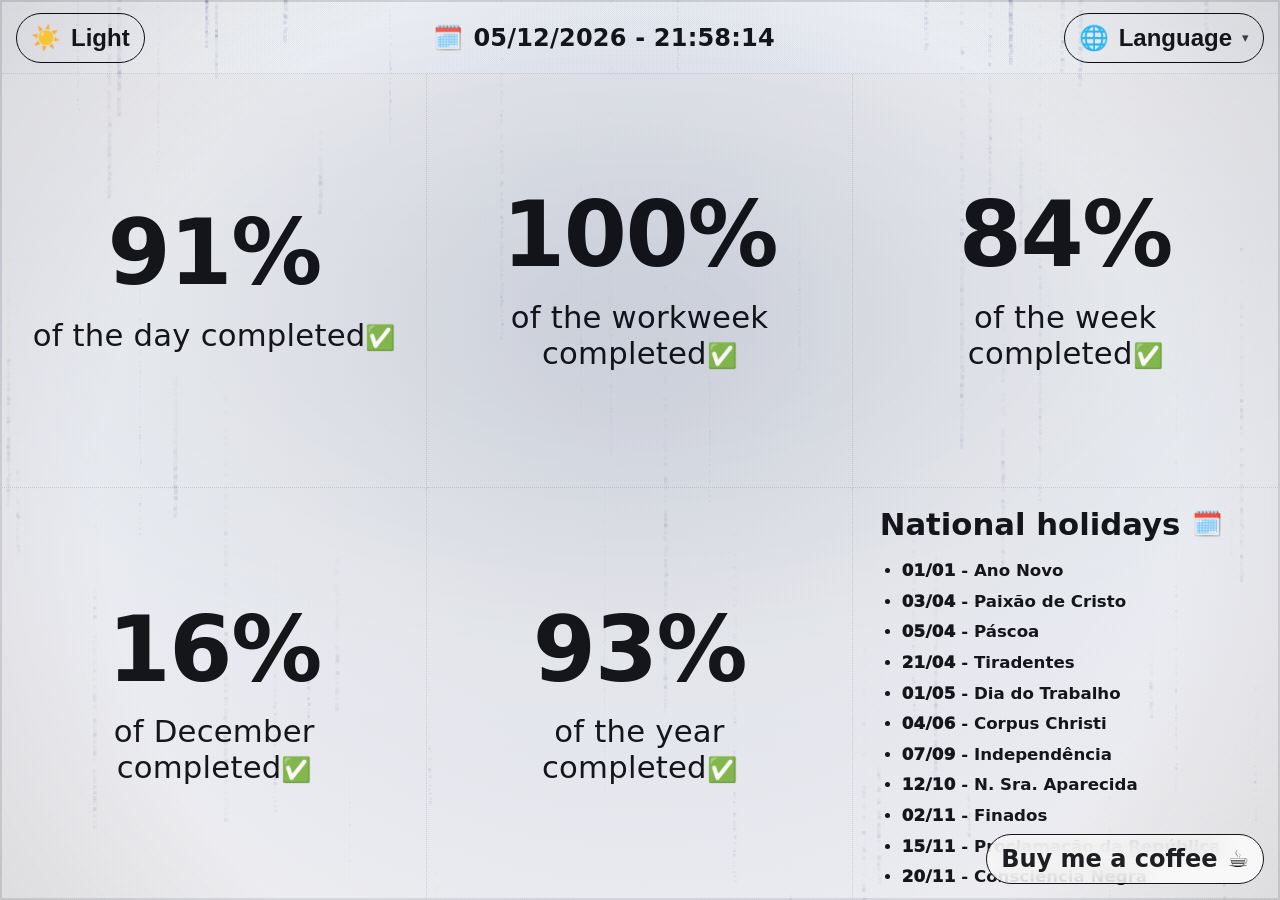
==== index.html @ b5122ebe "Update index.html" ====
<!doctype html>
<html lang="pt-BR" data-theme="dark">
<head>
  <!-- Meta + CSS -->
  <meta charset="utf-8" />
  <meta name="viewport" content="width=device-width, initial-scale=1" />
  <meta name="color-scheme" content="light dark" />
  <title>Partes do Tempo</title>
  <link rel="icon" type="image/png" href="https://i.imgur.com/tME5AaS.png">
  <link rel="stylesheet" href="styles.css" />
</head>

<body>
  <!-- Background (canvas + vinheta) -->
  <canvas id="bg" aria-hidden="true"></canvas>
  <div class="vignette" aria-hidden="true"></div>

  <div class="app" role="application">

    <!-- Header -->
    <header class="topbar">
      <div class="topbar__left">
        <button id="themeBtn" class="pill pill--ghost" type="button" aria-label="Theme toggle">
          <span class="pill__icon" aria-hidden="true" id="themeIcon">🌓</span>
          <span class="pill__text" id="themeLabel">Escuro</span>
        </button>
      </div>

      <div class="topbar__center" aria-live="polite">
        <span class="clock__icon" aria-hidden="true">🗓️</span>
        <span id="liveClock" class="clock__text">--/--/---- - --:--:--</span>
      </div>

      <div class="topbar__right">
        <div class="lang">
          <!-- Seleção de idiomas -->
          <button
            id="langBtn"
            class="pill pill--ghost"
            type="button"
            aria-haspopup="menu"
            aria-expanded="false"
            aria-label="Language"
            title="Idioma"
          >
            <span class="pill__icon" aria-hidden="true">🌐</span>
            <span id="langBtnLabel" class="pill__text">Idioma</span>
            <span class="pill__chev" aria-hidden="true">▾</span>
          </button>

          <div id="langMenu" class="menu" role="menu" aria-label="Language menu" hidden></div>
        </div>
      </div>
    </header>

    <!-- Centro (visualizando: 6 tiles) -->
    <main class="stage" aria-live="polite">
      <section class="tiles tiles--6" aria-label="Progress overview">

        <!-- 1) Dia -->
        <article class="tile" aria-label="Daily progress">
          <div class="tile__inner">
            <div class="percent" id="dailyPercent">0%</div>
            <div class="subtitle">
              <span id="dailyLabel">do dia concluído<span class="checkEmoji" aria-hidden="true">✅</span></span>
            </div>
          </div>
        </article>

        <!-- 2) Semana útil -->
        <article class="tile" aria-label="Workweek progress">
          <div class="tile__inner">
            <div class="percent" id="workweekPercent">0%</div>
            <div class="subtitle subtitle--wrap">
              <span id="workweekLabel">da semana útil concluída<span class="checkEmoji" aria-hidden="true">✅</span></span>
            </div>
          </div>
        </article>

        <!-- 3) Semana (inteira) -->
        <article class="tile" aria-label="Weekly progress">
          <div class="tile__inner">
            <div class="percent" id="weeklyPercent">0%</div>
            <div class="subtitle">
              <span id="weeklyLabel">da semana concluída<span class="checkEmoji" aria-hidden="true">✅</span></span>
            </div>
          </div>
        </article>

        <!-- 4) Mês -->
        <article class="tile" aria-label="Monthly progress">
          <div class="tile__inner">
            <div class="percent" id="monthlyPercent">0%</div>
            <div class="subtitle">
              <span id="monthlyLabel">do mês concluído<span class="checkEmoji" aria-hidden="true">✅</span></span>
            </div>
          </div>
        </article>

        <!-- 5) Ano -->
        <article class="tile" aria-label="Yearly progress">
          <div class="tile__inner">
            <div class="percent" id="yearlyPercent">0%</div>
            <div class="subtitle">
              <span id="yearlyLabel">do ano concluído<span class="checkEmoji" aria-hidden="true">✅</span></span>
            </div>
          </div>
        </article>

        <!-- 6) Feriados (estático) -->
        <article class="tile tile--holidays" aria-label="Holidays">
          <div class="tile__inner tile__inner--holidays">
            <div class="holidays__title">
              <span id="holidaysTitle">Feriados nacionais</span>
              <span class="checkEmoji" aria-hidden="true">🗓️</span>
            </div>

            <ul class="holidays__list" aria-label="Holiday list">
              <li><span class="hDate">01/01</span> - Ano Novo</li>
              <li><span class="hDate">03/04</span> - Paixão de Cristo</li>
              <li><span class="hDate">05/04</span> - Páscoa</li>
              <li><span class="hDate">21/04</span> - Tiradentes</li>
              <li><span class="hDate">01/05</span> - Dia do Trabalho</li>
              <li><span class="hDate">04/06</span> - Corpus Christi</li>
              <li><span class="hDate">07/09</span> - Independência</li>
              <li><span class="hDate">12/10</span> - N. Sra. Aparecida</li>
              <li><span class="hDate">02/11</span> - Finados</li>
              <li><span class="hDate">15/11</span> - Proclamação da República</li>
              <li><span class="hDate">20/11</span> - Consciência Negra</li>
              <li><span class="hDate">25/12</span> - Natal</li>
              <li aria-hidden="true">&nbsp;</li>
              <li aria-hidden="true">&nbsp;</li>
            </ul>
          </div>
        </article>

      </section>

      <!-- Watchdog -->
      <div id="status" class="status" role="status" hidden>
        <span id="statusText">Atualização pausou. Recarregue a página.</span>
      </div>
    </main>

    <!-- Footer -->
    <a id="coffeeBtn" class="pill pill--coffee" href="#" target="_blank" rel="noopener noreferrer">
      <span id="coffeeLabel">Me compre um café</span> ☕
    </a>

  </div>

  <!-- js) -->
  <script src="translations.js"></script>
  <script src="script.js"></script>
</body>
</html>
---- styles.css ----
/* 1) Tokens */
:root{
  --radius-pill: 999px;
  --shadow: 0 8px 30px rgba(0,0,0,.35);
  --font: ui-sans-serif, system-ui, -apple-system, "Segoe UI", Roboto, Arial, "Noto Sans", "Helvetica Neue", sans-serif;
  --footer-h: 64px;
  --topbar-h: 72px;

/* Grande (default / >=1921px)*/
--kpi-percent: clamp(91.2px, 9.025vw, 152px);
--kpi-text:    clamp(28.5px, 3.04vw, 53.2px);
--kpi-emoji:   clamp(22.8px, 2.47vw, 45.6px);
--hol-title: clamp(24.3px, 2.43vw, 38.88px);
--hol-list:  clamp(14.58px, 1.296vw, 21.06px);
}

/* Médio (901–1920px)*/
@media (min-width: 901px) and (max-width: 1920px){
  :root{
    --kpi-percent: clamp(81px, 7.9vw, 137px);
    --kpi-text:    clamp(25px, 2.7vw, 47px);
    --kpi-emoji:   clamp(20px, 2.2vw, 41px);
    --hol-title: clamp(23.4px, 2.34vw, 36.9px);
    --hol-list:  clamp(13.5px, 1.26vw, 19.8px);
  }
}

/* Pequeno (901–1439px)*/
@media (min-width: 901px) and (max-width: 1439px){
  :root{
    --kpi-percent: clamp(75px, 7.1vw, 130px);
    --kpi-text:    clamp(23px, 2.4vw, 45px);
    --kpi-emoji:   clamp(18px, 1.9vw, 39px);
    --hol-title:   clamp(24px, 2.4vw, 39px);
    --hol-list:    clamp(14px, 1.3vw, 21px);
  }
}
/* 2) Tokens por tema */
html[data-theme="dark"]{
  --divider-style: dotted;
  --bg: #0b0b0c;
  --surface: rgba(0, 0, 0, 0.048);
  --text: rgba(255,255,255,.92);
  --muted: rgba(255,255,255,.70);
  --border: rgba(255,255,255,.18);
  --border2: rgba(255, 255, 255, 0.089);
  --frame: rgba(255,255,255,.12);
  --m-sep: rgba(255,255,255,.16);
}

html[data-theme="light"]{
  --divider-style: dotted;
  --bg: #dbdbdb;
  --surface: rgba(222, 222, 222, 0.326);
  --text: rgba(7, 9, 13, 0.941);
  --muted: rgba(10,12,18,.62);
  --border: rgb(10, 12, 18);
  --border2: rgba(10,12,18,.12);
  --frame: rgba(10,12,18,.12);
  --m-sep: rgba(10,12,18,.20);
}

/* 3) Base */
*{ box-sizing: border-box; }
html, body{ height: 100%; }

body{
  margin: 0;
  background: var(--bg);
  color: var(--text);
  font-family: var(--font);
  -webkit-font-smoothing: antialiased;
  -moz-osx-font-smoothing: grayscale;
  overflow: hidden;
}

/* 4) App */
.app{
  height: 100vh;
  width: 100vw;
  border: 2px solid var(--frame);
  background: linear-gradient(180deg, rgba(255,255,255,.06), transparent 30%);
  position: relative;
  overflow: hidden;
  z-index: 10;
}

/* 5) Topbar */
.topbar{
  height: var(--topbar-h);
  display: grid;
  grid-template-columns: auto minmax(0, 1fr) auto;
  align-items: center;
  padding: 10px 14px;
  border-bottom: 1px var(--divider-style) var(--border2);
  gap: 10px;
}
.topbar__left{ display:flex; align-items:center; justify-content:flex-start; min-width: 0; }
.topbar__center{ display:flex; align-items:center; justify-content:center; gap:10px; min-width: 0; }
.topbar__right{ display:flex; align-items:center; justify-content:flex-end; min-width: 0; }

.clock__text{
  font-size: 24px;
  letter-spacing: .2px;
  white-space: nowrap;
  overflow: hidden;
  text-overflow: ellipsis;
  max-width: 100%;
  font-weight: 700;
}

/* 6) Stage */
.stage{
  height: calc(100vh - var(--topbar-h));
  position: relative;
  min-height: 0;
}

/* 7) Tiles (6) */
.tiles--6{
  height: 100%;
  display: grid;
  grid-template-columns: repeat(3, 1fr);
  grid-template-rows: 1fr 1fr;
  min-height: 0;
}
.tile{
  display: grid;
  place-items: center;
  background: var(--surface);
  min-height: 0;
}

/* Divisórias desktop */
.tiles--6 .tile{
  border-right: 1px var(--divider-style) var(--border2);
  border-bottom: 1px var(--divider-style) var(--border2);
}
.tiles--6 .tile:nth-child(3),
.tiles--6 .tile:nth-child(6){ border-right: 0; }
.tiles--6 .tile:nth-child(4),
.tiles--6 .tile:nth-child(5),
.tiles--6 .tile:nth-child(6){ border-bottom: 0; }

/* Inner base */
.tile__inner{
  width: min(92%, 520px);
  text-align: center;
  padding: 18px 10px;
}

/* 8) KPI */
.percent{
  font-size: var(--kpi-percent);
  font-weight: 800;
  letter-spacing: -1.4px;
  line-height: 1;
  margin-bottom: 18px;
}
.subtitle{
  display: inline-flex;
  align-items: center;
  justify-content: center;
  gap: 12px;
  font-size: var(--kpi-text);
  font-weight: 500;
  letter-spacing: .2px;
}
.subtitle--wrap{ max-width: 520px; flex-wrap: wrap; }
.checkEmoji{ font-size: var(--kpi-emoji); line-height: 1; }

/* 9) Feriados (desktop com scroll interno clean) */
.tile__inner--holidays{
  width: min(92%, 640px);
  text-align: left;
  height: 100%;
  max-height: 100%;
  overflow: auto;
  scroll-behavior: smooth;
  padding-right: 10px;
  overscroll-behavior: contain;
}

/* Safari/iOS momentum */
@supports (-webkit-overflow-scrolling: touch) {
  .tile__inner--holidays,
  .stage{
    -webkit-overflow-scrolling: touch;
  }
}

/* esconder scrollbar mantendo scroll */
.tile__inner--holidays::-webkit-scrollbar{ width: 0; height: 0; }
.tile__inner--holidays{ -ms-overflow-style: none;}

.holidays__title{
  display: flex;
  align-items: center;
  justify-content: flex-start;
  gap: 12px;
  font-size: var(--hol-title);
  font-weight: 900;
  margin-bottom: 16px;
}
.holidays__list{
  margin: 0;
  padding-left: 22px;
  font-size: var(--hol-list);
  line-height: 1.6;
  color: var(--text);
}
.holidays__list li{ margin: 4px 0; font-weight: 650; }
.hDate{ font-weight: 950; letter-spacing: .3px; }

/* 10) Pills */
.pill{
  display: inline-flex;
  align-items: center;
  gap: 10px;
  border-radius: var(--radius-pill);
  border: 1px solid var(--border);
  padding: 10px 14px;
  background: rgba(255,255,255,.03);
  color: var(--text);
  text-decoration: none;
  cursor: pointer;
  -webkit-user-select: none;
  user-select: none;
  min-width: 0;
}
.pill--ghost{ background: transparent; }
.pill--ghost:hover{ border-color: rgba(255,255,255,.26); }
html[data-theme="light"] .pill--ghost:hover{ border-color: rgba(10,12,18,.30); }

.pill__icon,
.clock__icon{
  display:inline-flex;
  opacity: .9;
  flex: 0 0 auto;
  font-size: 24px;
  line-height: 1;
}
.pill__text{
  font-size: 24px;
  white-space: nowrap;
  overflow: hidden;
  text-overflow: ellipsis;
  min-width: 0;
  font-weight: 700;
}
.pill__chev{ opacity: .8; flex: 0 0 auto; }
#langBtn:disabled{ opacity: .5; cursor: not-allowed; }

/* 11) CTA Coffee */
.pill--coffee{
  position: fixed;
  right: 16px;
  bottom: 16px;
  font-size: 24px;
  opacity: .96;
  z-index: 80;
  white-space: nowrap;
  font-weight: 800;
  background: rgba(0,0,0,.55);
}
@supports ((-webkit-backdrop-filter: blur(10px)) or (backdrop-filter: blur(10px))) {
  .pill--coffee{
    -webkit-backdrop-filter: blur(10px);
    backdrop-filter: blur(10px);
  }
}
html[data-theme="light"] .pill--coffee{ background: rgba(255,255,255,.78); }

/* 12) Status */
.status{
  position: absolute;
  left: 16px;
  bottom: 16px;
  max-width: min(560px, 75vw);
  padding: 10px 12px;
  border-radius: 12px;
  border: 1px solid var(--border);
  background: rgba(0,0,0,.55);
  color: rgba(255,255,255,.86);
  font-size: 13px;
}
html[data-theme="light"] .status{
  background: rgba(255,255,255,.92);
  color: rgba(10,12,18,.86);
}

/* 13) Focus */
:focus-visible{
  outline: 2px solid rgba(90,145,255,.75);
  outline-offset: 2px;
}

/* 14) Mobile */
@media (max-width: 900px){
  .stage{
    overflow-y: auto;
    padding-bottom: calc(var(--footer-h) + 72px + env(safe-area-inset-bottom));
  }

  .tiles--6{
    height: auto;
    grid-template-columns: 1fr;
    grid-template-rows: none;
  }

  .tiles--6 .tile{ border: 0; }
  .tiles--6 .tile .tile__inner{ border-bottom: 1.5px dotted var(--m-sep); }

  .topbar{
    border-bottom: 1.5px dotted var(--m-sep);
    background: rgba(17, 16, 18, 0.279);
  }
  html[data-theme="light"] .topbar{ background: rgba(255, 255, 255, 0.11); }

  .topbar{ padding: 8px 10px; gap: 8px; }
  .clock__text{ font-size: 18px; font-weight: 900; }

  .pill{ padding: 8px 10px; gap: 8px; max-width: none; }
  .pill__text{ font-size: 16px; }

  #langBtn .pill__text, #themeBtn .pill__text{ display: none; }
  #langBtn .pill__chev{ display: none; }
  #langBtn, #themeBtn{ padding: 8px 10px; gap: 0; max-width: none; }
  #langBtn .pill__icon, #themeBtn .pill__icon{ font-size: 18px; }

  .percent{ font-size: 92px; }
  .subtitle{ font-size: 28px; }
  .checkEmoji{ font-size: 26px; }

  .tile__inner--holidays{
    height: auto;
    max-height: none;
    overflow: visible;
    padding-right: 0;
    overscroll-behavior: auto;
  }

  .holidays__title{
    font-size: 24px;
    font-weight: 900;
    margin-bottom: 10px;
    display: flex;
    align-items: center;
    justify-content: center;
    gap: 12px;
    flex-wrap: nowrap;
    white-space: nowrap;
    text-align: center;
    width: 100%;
  }

  .holidays__list{
    list-style: none;
    margin: 0;
    padding: 0;
    font-size: 16px;
    line-height: 1.65;
    text-align: center;
  }

  .holidays__list li{
    font-weight: 750;
  }

  .pill--coffee{
    min-height: var(--footer-h);
    left: 0; right: 0; bottom: 0;
    width: 100%;
    max-width: none;
    border-radius: 0;
    border: 0;

    border-top: 1.5px dotted var(--m-sep);
    background: rgba(0,0,0,.72);
    display: flex;
    align-items: center;
    justify-content: center;
    text-align: center;

    padding: 12px 16px;
    box-sizing: border-box;
    z-index: 80;

    font-weight: 700;
    font-size: 18px;
  }
  html[data-theme="light"] .pill--coffee{
    background: rgba(255,255,255,.88);
  }

  @supports ((-webkit-backdrop-filter: blur(6px)) or (backdrop-filter: blur(6px))) {
    .pill--coffee{
      -webkit-backdrop-filter: blur(6px);
      backdrop-filter: blur(6px);
    }
  }
}

/* 15) Background */
#bg{
  position: fixed;
  inset: 0;
  width: 100vw;
  height: 100vh;
  display: block;
  pointer-events: none;
  z-index: 0;
}
.vignette{
  position: fixed;
  inset: 0;
  pointer-events: none;
  background:
    radial-gradient(1200px 600px at 50% 35%, rgba(13,34,99,0.11), transparent 60%),
    radial-gradient(900px 900px at 50% 55%, transparent 55%, rgba(0,0,0,0.62) 100%);
  mix-blend-mode: screen;
  z-index: 1;
}
html[data-theme="light"] .vignette{
  background:
    radial-gradient(1200px 600px at 50% 35%, rgba(13,34,99,0.08), transparent 60%),
    radial-gradient(900px 900px at 50% 55%, transparent 60%, rgba(0,0,0,0.18) 100%);
  mix-blend-mode: multiply;
}
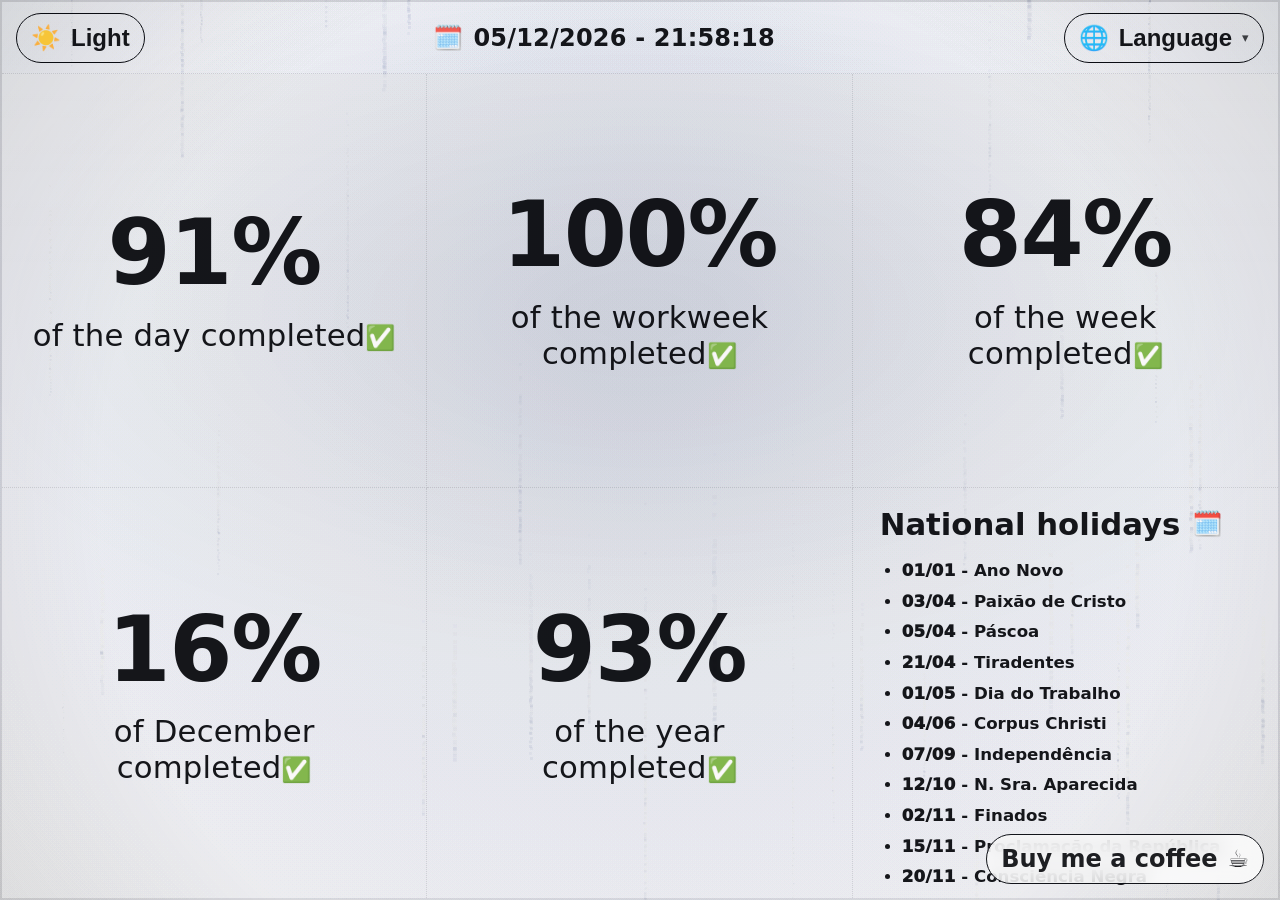
==== commit 02678b73: "Update index.html" ====
--- a/index.html
+++ b/index.html
@@ -128,8 +128,7 @@
               <li><span class="hDate">15/11</span> - Proclamação da República</li>
               <li><span class="hDate">20/11</span> - Consciência Negra</li>
               <li><span class="hDate">25/12</span> - Natal</li>
-              <li aria-hidden="true">&nbsp;</li>
-              <li aria-hidden="true">&nbsp;</li>
+              <li class="holidays__spacer" aria-hidden="true"></li>
             </ul>
           </div>
         </article>
@@ -154,4 +153,3 @@
   <script src="script.js"></script>
 </body>
 </html>
-
--- a/styles.css
+++ b/styles.css
@@ -299,7 +299,7 @@
 @media (max-width: 900px){
   .stage{
     overflow-y: auto;
-    padding-bottom: calc(var(--footer-h) + 72px + env(safe-area-inset-bottom));
+    padding-bottom: calc(var(--footer-h) + 28px + env(safe-area-inset-bottom));
   }
 
   .tiles--6{
@@ -429,3 +429,5 @@
 }
 
 
+
+
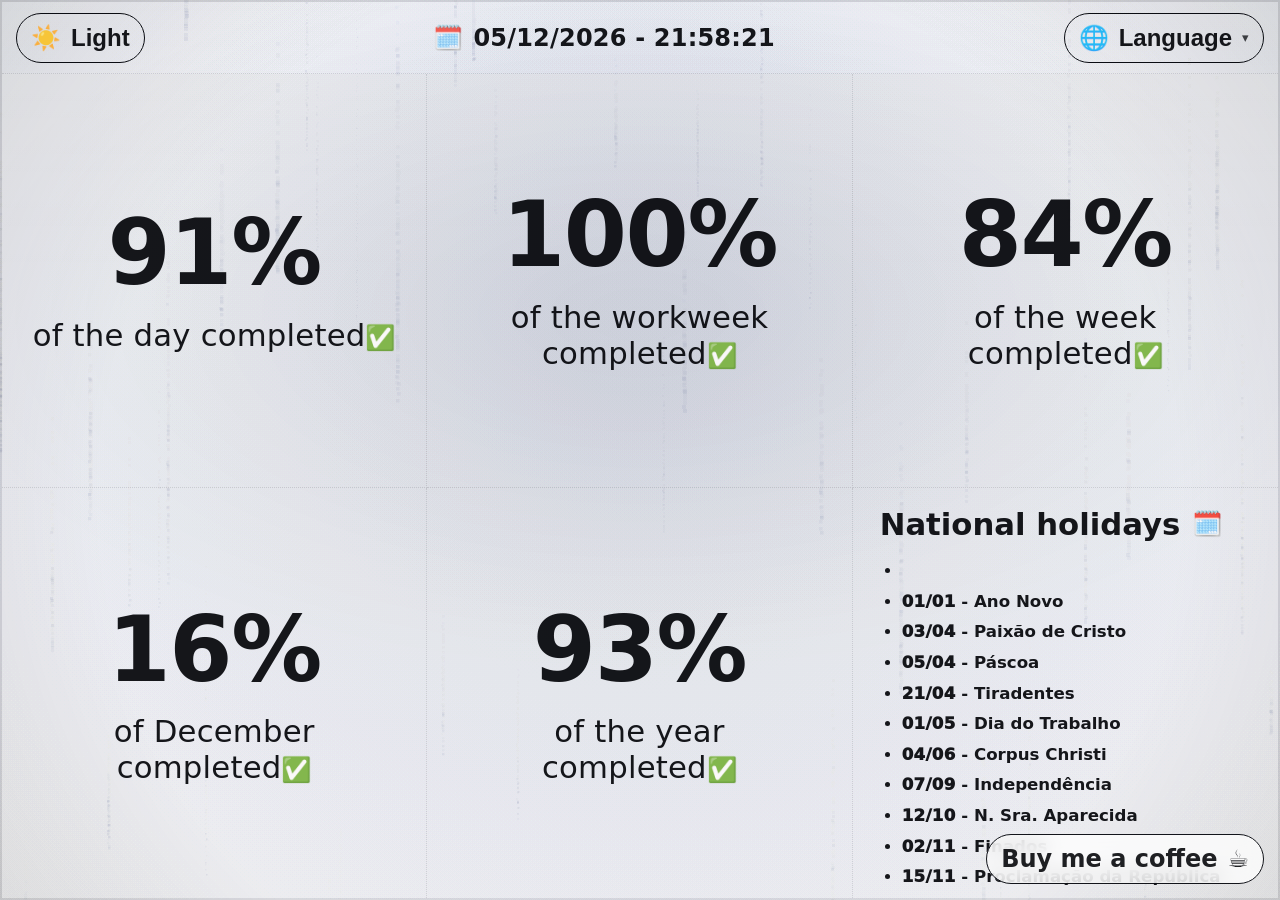
==== commit 5632753a: "Update index.html" ====
--- a/index.html
+++ b/index.html
@@ -116,6 +116,7 @@
             </div>
 
             <ul class="holidays__list" aria-label="Holiday list">
+              <li class="holidays__spacer_up" aria-hidden="true"></li>
               <li><span class="hDate">01/01</span> - Ano Novo</li>
               <li><span class="hDate">03/04</span> - Paixão de Cristo</li>
               <li><span class="hDate">05/04</span> - Páscoa</li>
@@ -128,7 +129,7 @@
               <li><span class="hDate">15/11</span> - Proclamação da República</li>
               <li><span class="hDate">20/11</span> - Consciência Negra</li>
               <li><span class="hDate">25/12</span> - Natal</li>
-              <li class="holidays__spacer" aria-hidden="true"></li>
+              <li class="holidays__spacer_down" aria-hidden="true"></li>
             </ul>
           </div>
         </article>
--- a/styles.css
+++ b/styles.css
@@ -367,6 +367,10 @@
     font-weight: 750;
   }
 
+  .holidays__spacer{
+    height: 72px;     /* espaço “extra” */
+  }
+
   .pill--coffee{
     min-height: var(--footer-h);
     left: 0; right: 0; bottom: 0;
@@ -427,7 +431,3 @@
     radial-gradient(900px 900px at 50% 55%, transparent 60%, rgba(0,0,0,0.18) 100%);
   mix-blend-mode: multiply;
 }
-
-
-
-
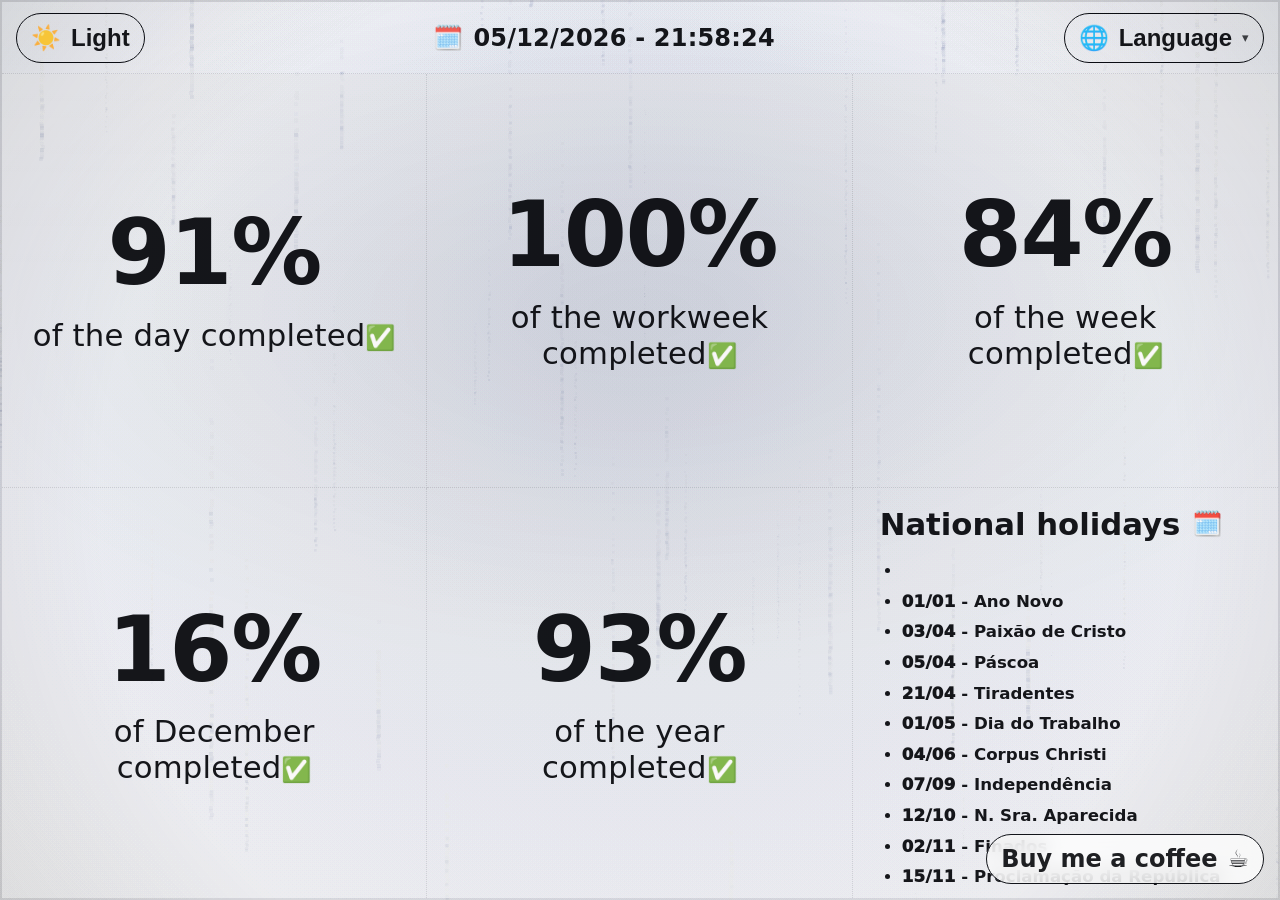
==== commit 709fb56c: "Enhance HTML structure and viewport settings Updated viewport meta tag to include 'viewport-fit=cove" ====
--- a/index.html
+++ b/index.html
@@ -3,7 +3,7 @@
 <head>
   <!-- Meta + CSS -->
   <meta charset="utf-8" />
-  <meta name="viewport" content="width=device-width, initial-scale=1" />
+  <meta name="viewport" content="width=device-width, initial-scale=1, viewport-fit=cover" />
   <meta name="color-scheme" content="light dark" />
   <title>Partes do Tempo</title>
   <link rel="icon" type="image/png" href="https://i.imgur.com/tME5AaS.png">
@@ -33,7 +33,6 @@
 
       <div class="topbar__right">
         <div class="lang">
-          <!-- Seleção de idiomas -->
           <button
             id="langBtn"
             class="pill pill--ghost"
@@ -53,7 +52,7 @@
       </div>
     </header>
 
-    <!-- Centro (visualizando: 6 tiles) -->
+    <!-- Centro -->
     <main class="stage" aria-live="polite">
       <section class="tiles tiles--6" aria-label="Progress overview">
 
@@ -77,7 +76,7 @@
           </div>
         </article>
 
-        <!-- 3) Semana (inteira) -->
+        <!-- 3) Semana -->
         <article class="tile" aria-label="Weekly progress">
           <div class="tile__inner">
             <div class="percent" id="weeklyPercent">0%</div>
@@ -107,7 +106,7 @@
           </div>
         </article>
 
-        <!-- 6) Feriados (estático) -->
+        <!-- 6) Feriados -->
         <article class="tile tile--holidays" aria-label="Holidays">
           <div class="tile__inner tile__inner--holidays">
             <div class="holidays__title">
@@ -115,20 +114,46 @@
               <span class="checkEmoji" aria-hidden="true">🗓️</span>
             </div>
 
-            <ul class="holidays__list" aria-label="Holiday list">
+            <ul class="holidays__list" id="holidaysList" aria-label="Holiday list">
               <li class="holidays__spacer_up" aria-hidden="true"></li>
-              <li><span class="hDate">01/01</span> - Ano Novo</li>
-              <li><span class="hDate">03/04</span> - Paixão de Cristo</li>
-              <li><span class="hDate">05/04</span> - Páscoa</li>
-              <li><span class="hDate">21/04</span> - Tiradentes</li>
-              <li><span class="hDate">01/05</span> - Dia do Trabalho</li>
-              <li><span class="hDate">04/06</span> - Corpus Christi</li>
-              <li><span class="hDate">07/09</span> - Independência</li>
-              <li><span class="hDate">12/10</span> - N. Sra. Aparecida</li>
-              <li><span class="hDate">02/11</span> - Finados</li>
-              <li><span class="hDate">15/11</span> - Proclamação da República</li>
-              <li><span class="hDate">20/11</span> - Consciência Negra</li>
-              <li><span class="hDate">25/12</span> - Natal</li>
+
+              <li class="holiday-item" data-mmdd="01-01">
+                <span class="hDate">01/01</span> - Ano Novo
+              </li>
+              <li class="holiday-item" data-mmdd="04-03">
+                <span class="hDate">03/04</span> - Paixão de Cristo
+              </li>
+              <li class="holiday-item" data-mmdd="04-05">
+                <span class="hDate">05/04</span> - Páscoa
+              </li>
+              <li class="holiday-item" data-mmdd="04-21">
+                <span class="hDate">21/04</span> - Tiradentes
+              </li>
+              <li class="holiday-item" data-mmdd="05-01">
+                <span class="hDate">01/05</span> - Dia do Trabalho
+              </li>
+              <li class="holiday-item" data-mmdd="06-04">
+                <span class="hDate">04/06</span> - Corpus Christi
+              </li>
+              <li class="holiday-item" data-mmdd="09-07">
+                <span class="hDate">07/09</span> - Independência
+              </li>
+              <li class="holiday-item" data-mmdd="10-12">
+                <span class="hDate">12/10</span> - N. Sra. Aparecida
+              </li>
+              <li class="holiday-item" data-mmdd="11-02">
+                <span class="hDate">02/11</span> - Finados
+              </li>
+              <li class="holiday-item" data-mmdd="11-15">
+                <span class="hDate">15/11</span> - Proclamação da República
+              </li>
+              <li class="holiday-item" data-mmdd="11-20">
+                <span class="hDate">20/11</span> - Consciência Negra
+              </li>
+              <li class="holiday-item" data-mmdd="12-25">
+                <span class="hDate">25/12</span> - Natal
+              </li>
+
               <li class="holidays__spacer_down" aria-hidden="true"></li>
             </ul>
           </div>
@@ -149,7 +174,6 @@
 
   </div>
 
-  <!-- js) -->
   <script src="translations.js"></script>
   <script src="script.js"></script>
 </body>
--- a/styles.css
+++ b/styles.css
@@ -341,7 +341,7 @@
   }
 
   .holidays__title{
-    font-size: 24px;
+    font-size: 28px;
     font-weight: 900;
     margin-bottom: 10px;
     display: flex;
@@ -358,7 +358,7 @@
     list-style: none;
     margin: 0;
     padding: 0;
-    font-size: 16px;
+    font-size: 20px;
     line-height: 1.65;
     text-align: center;
   }
@@ -367,9 +367,14 @@
     font-weight: 750;
   }
 
-  .holidays__spacer{
-    height: 72px;     /* espaço “extra” */
-  }
+  .holidays__spacer_up{
+    height: 18px;
+  }
+
+.holidays__spacer_down{
+    height: 36px;
+  }
+
 
   .pill--coffee{
     min-height: var(--footer-h);
@@ -431,3 +436,4 @@
     radial-gradient(900px 900px at 50% 55%, transparent 60%, rgba(0,0,0,0.18) 100%);
   mix-blend-mode: multiply;
 }
+
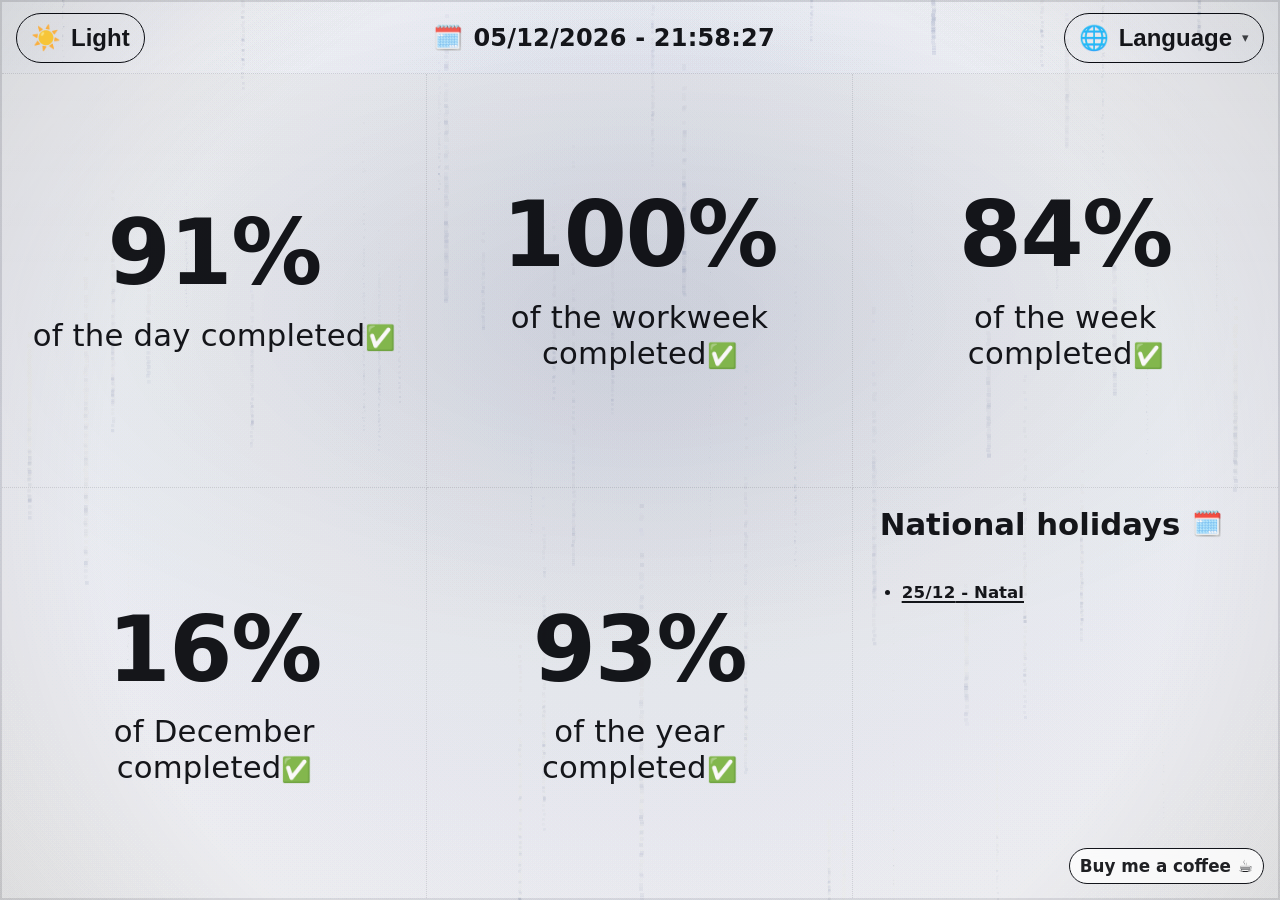
==== commit b8837c71: "Fix HTML formatting and restore original content" ====
--- a/index.html
+++ b/index.html
@@ -154,7 +154,7 @@
                 <span class="hDate">25/12</span> - Natal
               </li>
 
-              <li class="holidays__spacer_down" aria-hidden="true"></li>
+              <!-- <li class="holidays__spacer_down" aria-hidden="true"></li> -->
             </ul>
           </div>
         </article>
--- a/styles.css
+++ b/styles.css
@@ -6,15 +6,15 @@
   --footer-h: 64px;
   --topbar-h: 72px;
 
-/* Grande (default / >=1921px)*/
---kpi-percent: clamp(91.2px, 9.025vw, 152px);
---kpi-text:    clamp(28.5px, 3.04vw, 53.2px);
---kpi-emoji:   clamp(22.8px, 2.47vw, 45.6px);
---hol-title: clamp(24.3px, 2.43vw, 38.88px);
---hol-list:  clamp(14.58px, 1.296vw, 21.06px);
-}
-
-/* Médio (901–1920px)*/
+  /* Grande (default / >=1921px) */
+  --kpi-percent: clamp(91.2px, 9.025vw, 152px);
+  --kpi-text:    clamp(28.5px, 3.04vw, 53.2px);
+  --kpi-emoji:   clamp(22.8px, 2.47vw, 45.6px);
+  --hol-title: clamp(24.3px, 2.43vw, 38.88px);
+  --hol-list:  clamp(14.58px, 1.296vw, 21.06px);
+}
+
+/* Médio (901–1920px) */
 @media (min-width: 901px) and (max-width: 1920px){
   :root{
     --kpi-percent: clamp(81px, 7.9vw, 137px);
@@ -25,7 +25,7 @@
   }
 }
 
-/* Pequeno (901–1439px)*/
+/* Pequeno (901–1439px) */
 @media (min-width: 901px) and (max-width: 1439px){
   :root{
     --kpi-percent: clamp(75px, 7.1vw, 130px);
@@ -35,6 +35,7 @@
     --hol-list:    clamp(14px, 1.3vw, 21px);
   }
 }
+
 /* 2) Tokens por tema */
 html[data-theme="dark"]{
   --divider-style: dotted;
@@ -95,6 +96,7 @@
   border-bottom: 1px var(--divider-style) var(--border2);
   gap: 10px;
 }
+
 .topbar__left{ display:flex; align-items:center; justify-content:flex-start; min-width: 0; }
 .topbar__center{ display:flex; align-items:center; justify-content:center; gap:10px; min-width: 0; }
 .topbar__right{ display:flex; align-items:center; justify-content:flex-end; min-width: 0; }
@@ -124,6 +126,7 @@
   grid-template-rows: 1fr 1fr;
   min-height: 0;
 }
+
 .tile{
   display: grid;
   place-items: center;
@@ -136,8 +139,10 @@
   border-right: 1px var(--divider-style) var(--border2);
   border-bottom: 1px var(--divider-style) var(--border2);
 }
+
 .tiles--6 .tile:nth-child(3),
 .tiles--6 .tile:nth-child(6){ border-right: 0; }
+
 .tiles--6 .tile:nth-child(4),
 .tiles--6 .tile:nth-child(5),
 .tiles--6 .tile:nth-child(6){ border-bottom: 0; }
@@ -157,6 +162,7 @@
   line-height: 1;
   margin-bottom: 18px;
 }
+
 .subtitle{
   display: inline-flex;
   align-items: center;
@@ -166,10 +172,11 @@
   font-weight: 500;
   letter-spacing: .2px;
 }
+
 .subtitle--wrap{ max-width: 520px; flex-wrap: wrap; }
 .checkEmoji{ font-size: var(--kpi-emoji); line-height: 1; }
 
-/* 9) Feriados (desktop com scroll interno clean) */
+/* 9) Feriados */
 .tile__inner--holidays{
   width: min(92%, 640px);
   text-align: left;
@@ -191,7 +198,7 @@
 
 /* esconder scrollbar mantendo scroll */
 .tile__inner--holidays::-webkit-scrollbar{ width: 0; height: 0; }
-.tile__inner--holidays{ -ms-overflow-style: none;}
+.tile__inner--holidays{ -ms-overflow-style: none; }
 
 .holidays__title{
   display: flex;
@@ -202,6 +209,7 @@
   font-weight: 900;
   margin-bottom: 16px;
 }
+
 .holidays__list{
   margin: 0;
   padding-left: 22px;
@@ -209,8 +217,44 @@
   line-height: 1.6;
   color: var(--text);
 }
-.holidays__list li{ margin: 4px 0; font-weight: 650; }
-.hDate{ font-weight: 950; letter-spacing: .3px; }
+
+.holidays__list li{
+  margin: 4px 0;
+  font-weight: 650;
+}
+
+.hDate{
+  font-weight: inherit;
+  letter-spacing: .3px;
+}
+
+.holiday-item[hidden]{
+  display: none !important;
+}
+
+.holiday-item--next{
+  text-decoration: underline;
+  text-underline-offset: .18em;
+  text-decoration-thickness: 1.5px;
+}
+
+.holidays__spacer_up,
+.holidays__spacer_down{
+  list-style: none;
+}
+
+.holidays__spacer_up::marker,
+.holidays__spacer_down::marker{
+  content: "";
+}
+
+.holidays__spacer_up{
+  height: 18px;
+}
+
+.holidays__spacer_down{
+  height: 18px;
+}
 
 /* 10) Pills */
 .pill{
@@ -228,6 +272,7 @@
   user-select: none;
   min-width: 0;
 }
+
 .pill--ghost{ background: transparent; }
 .pill--ghost:hover{ border-color: rgba(255,255,255,.26); }
 html[data-theme="light"] .pill--ghost:hover{ border-color: rgba(10,12,18,.30); }
@@ -240,6 +285,7 @@
   font-size: 24px;
   line-height: 1;
 }
+
 .pill__text{
   font-size: 24px;
   white-space: nowrap;
@@ -248,6 +294,7 @@
   min-width: 0;
   font-weight: 700;
 }
+
 .pill__chev{ opacity: .8; flex: 0 0 auto; }
 #langBtn:disabled{ opacity: .5; cursor: not-allowed; }
 
@@ -256,19 +303,23 @@
   position: fixed;
   right: 16px;
   bottom: 16px;
-  font-size: 24px;
+  font-size: 16.8px;
   opacity: .96;
   z-index: 80;
   white-space: nowrap;
   font-weight: 800;
   background: rgba(0,0,0,.55);
-}
+  padding: 7px 10px;
+  gap: 7px;
+}
+
 @supports ((-webkit-backdrop-filter: blur(10px)) or (backdrop-filter: blur(10px))) {
   .pill--coffee{
     -webkit-backdrop-filter: blur(10px);
     backdrop-filter: blur(10px);
   }
 }
+
 html[data-theme="light"] .pill--coffee{ background: rgba(255,255,255,.78); }
 
 /* 12) Status */
@@ -284,6 +335,7 @@
   color: rgba(255,255,255,.86);
   font-size: 13px;
 }
+
 html[data-theme="light"] .status{
   background: rgba(255,255,255,.92);
   color: rgba(10,12,18,.86);
@@ -297,8 +349,48 @@
 
 /* 14) Mobile */
 @media (max-width: 900px){
+  html, body{
+    height: auto;
+    min-height: 100%;
+  }
+
+  body{
+    overflow-x: hidden;
+    overflow-y: auto;
+  }
+
+  .app{
+    height: auto;
+    min-height: 100dvh;
+    width: 100%;
+    overflow: visible;
+  }
+
+  .topbar{
+    position: sticky;
+    top: 0;
+    z-index: 40;
+    padding: 8px 10px;
+    gap: 8px;
+    border-bottom: 1.5px dotted var(--m-sep);
+    background: rgba(17, 16, 18, 0.72);
+  }
+
+  html[data-theme="light"] .topbar{
+    background: rgba(255, 255, 255, 0.82);
+  }
+
+  @supports ((-webkit-backdrop-filter: blur(8px)) or (backdrop-filter: blur(8px))) {
+    .topbar{
+      -webkit-backdrop-filter: blur(8px);
+      backdrop-filter: blur(8px);
+    }
+  }
+
   .stage{
-    overflow-y: auto;
+    height: auto;
+    min-height: calc(100dvh - var(--topbar-h));
+    overflow: visible;
     padding-bottom: calc(var(--footer-h) + 28px + env(safe-area-inset-bottom));
   }
 
@@ -311,13 +403,6 @@
   .tiles--6 .tile{ border: 0; }
   .tiles--6 .tile .tile__inner{ border-bottom: 1.5px dotted var(--m-sep); }
 
-  .topbar{
-    border-bottom: 1.5px dotted var(--m-sep);
-    background: rgba(17, 16, 18, 0.279);
-  }
-  html[data-theme="light"] .topbar{ background: rgba(255, 255, 255, 0.11); }
-
-  .topbar{ padding: 8px 10px; gap: 8px; }
   .clock__text{ font-size: 18px; font-weight: 900; }
 
   .pill{ padding: 8px 10px; gap: 8px; max-width: none; }
@@ -355,9 +440,9 @@
   }
 
   .holidays__list{
-    list-style: none;
     margin: 0;
     padding: 0;
+    list-style: none;
     font-size: 20px;
     line-height: 1.65;
     text-align: center;
@@ -371,33 +456,32 @@
     height: 18px;
   }
 
-.holidays__spacer_down{
+  .holidays__spacer_down{
     height: 36px;
   }
-
 
   .pill--coffee{
     min-height: var(--footer-h);
-    left: 0; right: 0; bottom: 0;
+    left: 0;
+    right: 0;
+    bottom: 0;
     width: 100%;
     max-width: none;
     border-radius: 0;
     border: 0;
-
     border-top: 1.5px dotted var(--m-sep);
     background: rgba(0,0,0,.72);
     display: flex;
     align-items: center;
     justify-content: center;
     text-align: center;
-
     padding: 12px 16px;
     box-sizing: border-box;
     z-index: 80;
-
     font-weight: 700;
     font-size: 18px;
   }
+
   html[data-theme="light"] .pill--coffee{
     background: rgba(255,255,255,.88);
   }
@@ -420,6 +504,7 @@
   pointer-events: none;
   z-index: 0;
 }
+
 .vignette{
   position: fixed;
   inset: 0;
@@ -430,10 +515,10 @@
   mix-blend-mode: screen;
   z-index: 1;
 }
+
 html[data-theme="light"] .vignette{
   background:
     radial-gradient(1200px 600px at 50% 35%, rgba(13,34,99,0.08), transparent 60%),
     radial-gradient(900px 900px at 50% 55%, transparent 60%, rgba(0,0,0,0.18) 100%);
   mix-blend-mode: multiply;
 }
-
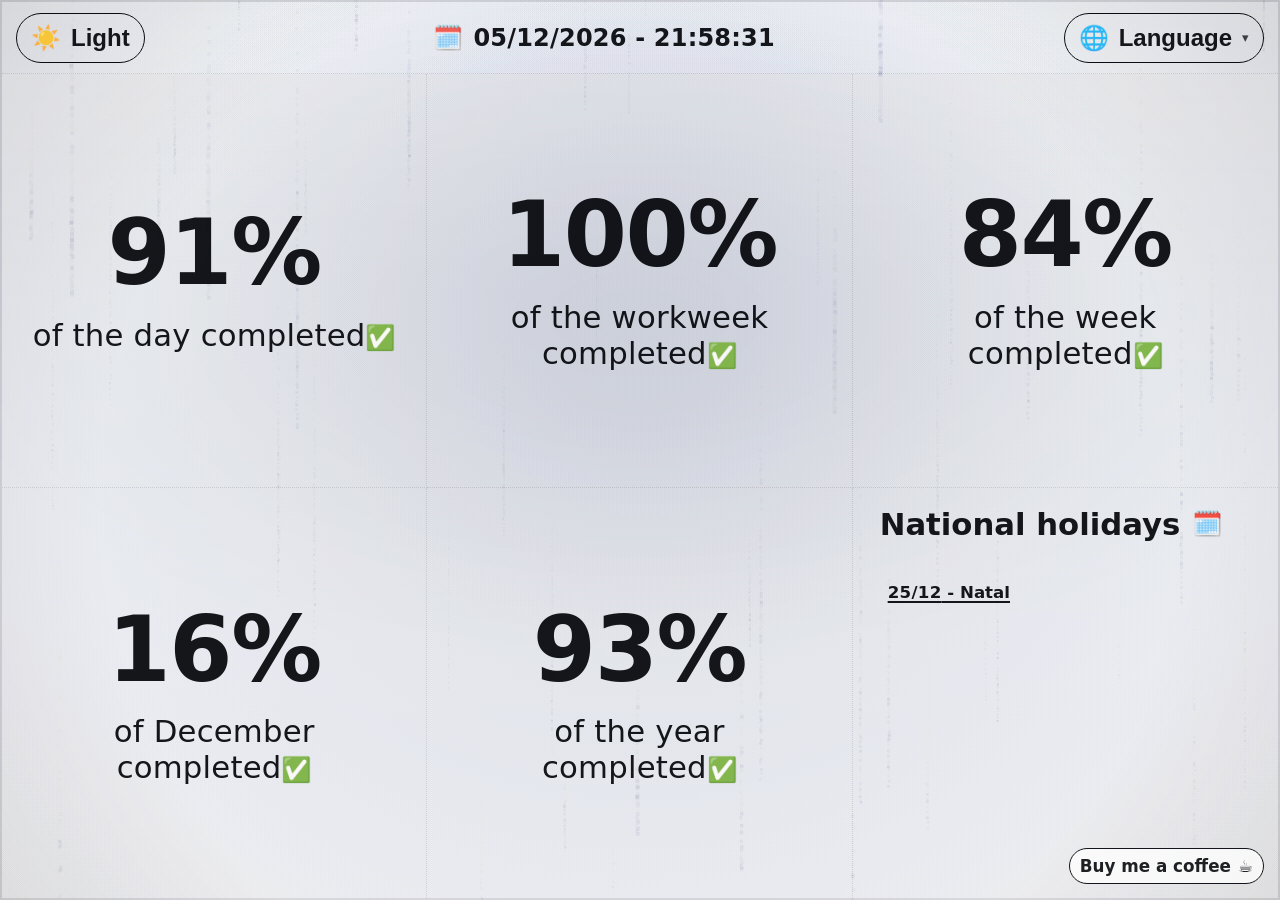
==== commit e5f8a515: "Update index.html" ====
--- a/index.html
+++ b/index.html
@@ -154,7 +154,7 @@
                 <span class="hDate">25/12</span> - Natal
               </li>
 
-              <!-- <li class="holidays__spacer_down" aria-hidden="true"></li> -->
+              <li class="holidays__spacer_down" aria-hidden="true"></li>
             </ul>
           </div>
         </article>
--- a/styles.css
+++ b/styles.css
@@ -211,8 +211,9 @@
 }
 
 .holidays__list{
+  list-style-type: none;
   margin: 0;
-  padding-left: 22px;
+  padding-left: 8px;
   font-size: var(--hol-list);
   line-height: 1.6;
   color: var(--text);
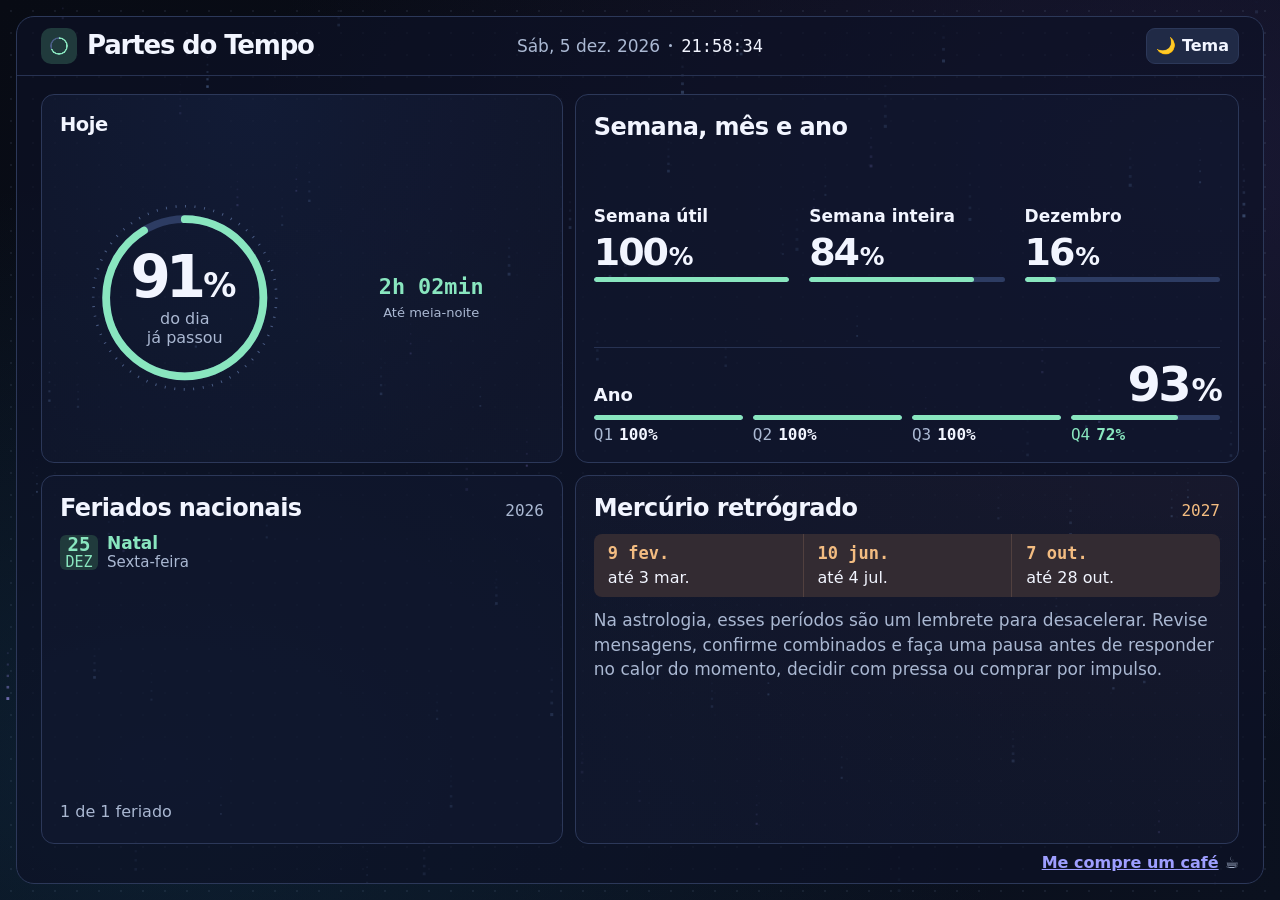
==== commit 52d4cc34: "Commit inicial" ====
--- a/index.html
+++ b/index.html
@@ -1,180 +1,215 @@
 <!doctype html>
 <html lang="pt-BR" data-theme="dark">
 <head>
-  <!-- Meta + CSS -->
-  <meta charset="utf-8" />
-  <meta name="viewport" content="width=device-width, initial-scale=1, viewport-fit=cover" />
-  <meta name="color-scheme" content="light dark" />
+  <meta charset="utf-8">
+  <meta name="viewport" content="width=device-width, initial-scale=1">
   <title>Partes do Tempo</title>
-  <link rel="icon" type="image/png" href="https://i.imgur.com/tME5AaS.png">
-  <link rel="stylesheet" href="styles.css" />
-</head>
-
+  <link rel="icon" type="image/png" href="hourglass-icon.png">
+  <link rel="stylesheet" href="styles.css">
+  <script src="theme.js" defer></script>
+  <script src="tempo.js" defer></script>
+</head> 
 <body>
-  <!-- Background (canvas + vinheta) -->
-  <canvas id="bg" aria-hidden="true"></canvas>
-  <div class="vignette" aria-hidden="true"></div>
-
-  <div class="app" role="application">
-
-    <!-- Header -->
-    <header class="topbar">
-      <div class="topbar__left">
-        <button id="themeBtn" class="pill pill--ghost" type="button" aria-label="Theme toggle">
-          <span class="pill__icon" aria-hidden="true" id="themeIcon">🌓</span>
-          <span class="pill__text" id="themeLabel">Escuro</span>
+  <!-- As duas camadas decorativas ficam atrás do painel e fora do seu layout. -->
+  <div class="tc-background" id="tc-background" aria-hidden="true">
+    <canvas data-rain></canvas>
+    <canvas data-mesh></canvas>
+  </div>
+
+  <div id="tempo-em-curso">
+    <div class="tc-window" lang="pt-BR" role="region" aria-label="Painel de tempo">
+      <header class="tc-top">
+        <div class="tc-brand">
+          <span class="tc-brand-icon" aria-hidden="true"></span>
+          <h1>Partes do Tempo</h1>
+        </div>
+        <div class="tc-stamp">
+          <time id="data-atual" datetime="2026-11-19">Qui, 19 nov. 2026</time>
+          <span class="tc-stamp-separator" aria-hidden="true"></span>
+          <time id="hora-atual" class="tc-clock" datetime="16:34:20">16:34:20</time>
+        </div>
+        <button type="button" id="alternar-tema" class="tc-control tc-theme" aria-label="Ativar tema claro">
+          <span class="tc-theme-icon" aria-hidden="true">
+            <span class="tc-theme-moon">🌙</span>
+            <span class="tc-theme-sun">☀️</span>
+          </span>
+          Tema
         </button>
-      </div>
-
-      <div class="topbar__center" aria-live="polite">
-        <span class="clock__icon" aria-hidden="true">🗓️</span>
-        <span id="liveClock" class="clock__text">--/--/---- - --:--:--</span>
-      </div>
-
-      <div class="topbar__right">
-        <div class="lang">
-          <button
-            id="langBtn"
-            class="pill pill--ghost"
-            type="button"
-            aria-haspopup="menu"
-            aria-expanded="false"
-            aria-label="Language"
-            title="Idioma"
-          >
-            <span class="pill__icon" aria-hidden="true">🌐</span>
-            <span id="langBtnLabel" class="pill__text">Idioma</span>
-            <span class="pill__chev" aria-hidden="true">▾</span>
-          </button>
-
-          <div id="langMenu" class="menu" role="menu" aria-label="Language menu" hidden></div>
-        </div>
-      </div>
-    </header>
-
-    <!-- Centro -->
-    <main class="stage" aria-live="polite">
-      <section class="tiles tiles--6" aria-label="Progress overview">
-
-        <!-- 1) Dia -->
-        <article class="tile" aria-label="Daily progress">
-          <div class="tile__inner">
-            <div class="percent" id="dailyPercent">0%</div>
-            <div class="subtitle">
-              <span id="dailyLabel">do dia concluído<span class="checkEmoji" aria-hidden="true">✅</span></span>
-            </div>
-          </div>
-        </article>
-
-        <!-- 2) Semana útil -->
-        <article class="tile" aria-label="Workweek progress">
-          <div class="tile__inner">
-            <div class="percent" id="workweekPercent">0%</div>
-            <div class="subtitle subtitle--wrap">
-              <span id="workweekLabel">da semana útil concluída<span class="checkEmoji" aria-hidden="true">✅</span></span>
-            </div>
-          </div>
-        </article>
-
-        <!-- 3) Semana -->
-        <article class="tile" aria-label="Weekly progress">
-          <div class="tile__inner">
-            <div class="percent" id="weeklyPercent">0%</div>
-            <div class="subtitle">
-              <span id="weeklyLabel">da semana concluída<span class="checkEmoji" aria-hidden="true">✅</span></span>
-            </div>
-          </div>
-        </article>
-
-        <!-- 4) Mês -->
-        <article class="tile" aria-label="Monthly progress">
-          <div class="tile__inner">
-            <div class="percent" id="monthlyPercent">0%</div>
-            <div class="subtitle">
-              <span id="monthlyLabel">do mês concluído<span class="checkEmoji" aria-hidden="true">✅</span></span>
-            </div>
-          </div>
-        </article>
-
-        <!-- 5) Ano -->
-        <article class="tile" aria-label="Yearly progress">
-          <div class="tile__inner">
-            <div class="percent" id="yearlyPercent">0%</div>
-            <div class="subtitle">
-              <span id="yearlyLabel">do ano concluído<span class="checkEmoji" aria-hidden="true">✅</span></span>
-            </div>
-          </div>
-        </article>
-
-        <!-- 6) Feriados -->
-        <article class="tile tile--holidays" aria-label="Holidays">
-          <div class="tile__inner tile__inner--holidays">
-            <div class="holidays__title">
-              <span id="holidaysTitle">Feriados nacionais</span>
-              <span class="checkEmoji" aria-hidden="true">🗓️</span>
-            </div>
-
-            <ul class="holidays__list" id="holidaysList" aria-label="Holiday list">
-              <li class="holidays__spacer_up" aria-hidden="true"></li>
-
-              <li class="holiday-item" data-mmdd="01-01">
-                <span class="hDate">01/01</span> - Ano Novo
+      </header>
+
+      <main class="tc-main">
+        <!--
+          KPIs: os atributos data-kpi identificam os pontos de preenchimento.
+          Os valores iniciais no HTML são exemplos. Ao preencher um KPI, atualize o texto visível
+          e, onde houver <progress>, seu atributo value com um número de 0 a 100, sem %.
+        -->
+        <div class="tc-overview">
+          <section class="tc-panel tc-today" aria-labelledby="tc-today-heading" data-kpi="%_do_dia">
+            <h2 id="tc-today-heading">Hoje</h2>
+            <div class="tc-today-content">
+              <div class="tc-dial">
+                <svg viewBox="0 0 224 224" aria-hidden="true" fill="none">
+                  <circle class="tc-ticks" cx="112" cy="112" r="106" stroke-width="3" pathLength="60" stroke-dasharray=".10 .90" />
+                  <circle class="tc-ring-track" cx="112" cy="112" r="91" stroke-width="9" />
+                  <circle class="tc-ring-value" cx="112" cy="112" r="91" stroke-width="9" stroke-linecap="round" pathLength="100" stroke-dasharray="69 100" transform="rotate(-90 112 112)" />
+                </svg>
+                <div class="tc-dial-copy">
+                  <strong class="tc-main-value"><span data-kpi-valor>69</span><span class="tc-main-percent">%</span></strong>
+                  <span class="tc-dial-label">do dia já passou</span>
+                </div>
+              </div>
+              <p class="tc-remaining">
+                <strong data-tempo-restante>7h 26min</strong>
+                <span>Até meia-noite</span>
+              </p>
+            </div>
+          </section>
+
+          <section class="tc-panel tc-periods" aria-labelledby="tc-periods-heading">
+            <h2 id="tc-periods-heading">Semana, mês e ano</h2>
+            <div class="tc-short-metrics">
+              <div class="tc-metric" data-kpi="%_da_semana_util">
+                <h3 id="tc-workweek">Semana útil</h3>
+                <strong class="tc-num"><span data-kpi-valor>76</span><span>%</span></strong>
+                <progress class="tc-meter" max="100" value="76" aria-labelledby="tc-workweek"></progress>
+              </div>
+              <div class="tc-metric" data-kpi="%_da_semana_inteira">
+                <h3 id="tc-week">Semana inteira</h3>
+                <strong class="tc-num"><span data-kpi-valor>53</span><span>%</span></strong>
+                <progress class="tc-meter" max="100" value="53" aria-labelledby="tc-week"></progress>
+              </div>
+              <div class="tc-metric" data-kpi="%_do_mes">
+                <h3 id="tc-month">Novembro</h3>
+                <strong class="tc-num"><span data-kpi-valor>62</span><span>%</span></strong>
+                <progress class="tc-meter" max="100" value="62" aria-labelledby="tc-month"></progress>
+              </div>
+            </div>
+            <div class="tc-metric tc-annual" data-kpi="%_do_ano">
+              <div class="tc-metric-line">
+                <h3 id="tc-year">Ano</h3>
+                <strong class="tc-num"><span data-kpi-valor>88</span><span>%</span></strong>
+              </div>
+              <!-- Cada barra mede o próprio trimestre. O script destaca o atual com aria-current. -->
+              <ul class="tc-year-quarters" role="list" aria-label="Progresso por trimestre">
+                <li class="tc-quarter" data-kpi="%_do_q1">
+                  <progress class="tc-meter" max="100" value="100" aria-label="Q1, primeiro trimestre"></progress>
+                  <span class="tc-quarter-name" aria-hidden="true">Q1</span>
+                  <strong class="tc-quarter-value" aria-hidden="true"><span data-kpi-valor>100</span>%</strong>
+                </li>
+                <li class="tc-quarter" data-kpi="%_do_q2">
+                  <progress class="tc-meter" max="100" value="100" aria-label="Q2, segundo trimestre"></progress>
+                  <span class="tc-quarter-name" aria-hidden="true">Q2</span>
+                  <strong class="tc-quarter-value" aria-hidden="true"><span data-kpi-valor>100</span>%</strong>
+                </li>
+                <li class="tc-quarter" data-kpi="%_do_q3">
+                  <progress class="tc-meter" max="100" value="100" aria-label="Q3, terceiro trimestre"></progress>
+                  <span class="tc-quarter-name" aria-hidden="true">Q3</span>
+                  <strong class="tc-quarter-value" aria-hidden="true"><span data-kpi-valor>100</span>%</strong>
+                </li>
+                <li class="tc-quarter" data-kpi="%_do_q4" aria-current="step">
+                  <progress class="tc-meter" max="100" value="54" aria-label="Q4, quarto trimestre"></progress>
+                  <span class="tc-quarter-name" aria-hidden="true">Q4</span>
+                  <strong class="tc-quarter-value" aria-hidden="true"><span data-kpi-valor>54</span>%</strong>
+                </li>
+              </ul>
+            </div>
+          </section>
+        </div>
+
+        <div class="tc-calendar">
+          <section class="tc-panel tc-holidays" aria-labelledby="tc-holidays-heading">
+            <div class="tc-calendar-heading">
+              <h2 id="tc-holidays-heading">Feriados nacionais</h2>
+              <span class="tc-holiday-year">2026</span>
+            </div>
+            <!--
+              FERIADOS NACIONAIS — EDIÇÃO MANUAL
+
+              Para cadastrar um feriado, copie um <li> e preencha:
+              1. A data completa em datetime, no formato AAAA-MM-DD.
+              2. O nome do feriado depois de </time>.
+
+              Pode cadastrar o próximo ano neste mesmo bloco com antecedência.
+              O painel gera o dia, o mês, o dia da semana e a paginação.
+            -->
+            <template id="feriados-nacionais-dados">
+              <ul>
+                <li><time datetime="2026-01-01"></time> Confraternização Universal</li>
+                <li><time datetime="2026-04-03"></time> Paixão de Cristo</li>
+                <li><time datetime="2026-04-21"></time> Tiradentes</li>
+                <li><time datetime="2026-05-01"></time> Dia do Trabalho</li>
+                <li><time datetime="2026-09-07"></time> Independência do Brasil</li>
+                <li><time datetime="2026-10-12"></time> Nossa Senhora Aparecida</li>
+                <li><time datetime="2026-11-02"></time> Finados</li>
+                <li><time datetime="2026-11-15"></time> Proclamação da República</li>
+                <li><time datetime="2026-11-20"></time> Consciência Negra</li>
+                <li><time datetime="2026-12-25"></time> Natal</li>
+              </ul>
+            </template>
+
+            <div class="tc-holiday-pages" hidden></div>
+            <p class="tc-holiday-status" id="feriados-nacionais-vazio" hidden>Nenhum feriado restante neste ano</p>
+
+            <template id="feriados-nacionais-modelos">
+              <section class="tc-holiday-page" tabindex="-1">
+                <ul class="tc-holiday-list" role="list"></ul>
+                <div class="tc-holiday-footer">
+                  <span class="tc-holiday-status"></span>
+                  <nav class="tc-holiday-pagination" aria-label="Páginas de feriados">
+                    <a class="tc-control tc-holiday-arrow" aria-label="Feriados anteriores">←</a>
+                    <a class="tc-control tc-holiday-arrow" aria-label="Mais feriados">→</a>
+                  </nav>
+                </div>
+              </section>
+
+              <li class="tc-holiday">
+                <time class="tc-holiday-date"><strong></strong><span></span></time>
+                <div class="tc-holiday-copy"><span class="tc-holiday-name"></span><small></small></div>
               </li>
-              <li class="holiday-item" data-mmdd="04-03">
-                <span class="hDate">03/04</span> - Paixão de Cristo
+            </template>
+          </section>
+
+          <section class="tc-panel tc-mercury" aria-labelledby="tc-mercury-heading">
+            <div class="tc-calendar-heading">
+              <h2 id="tc-mercury-heading">Mercúrio retrógrado</h2>
+              <span class="tc-mercury-year" hidden></span>
+            </div>
+            <!--
+              MERCÚRIO RETRÓGRADO — EDIÇÃO MANUAL
+
+              Para cadastrar um período, copie um <li> neste bloco.
+              Preencha em datetime (AAAA-MM-DD) a data de início no primeiro <time>
+              e a data do último dia no segundo <time>.
+
+              Pode cadastrar o próximo ano aqui com antecedência.
+              O painel ordena as datas e exibe até três períodos em andamento ou futuros.
+            -->
+            <template id="mercurio-retrogrado-dados">
+              <ul>
+                <li><time datetime="2027-02-09"></time><time datetime="2027-03-03"></time></li>
+                <li><time datetime="2027-06-10"></time><time datetime="2027-07-04"></time></li>
+                <li><time datetime="2027-10-07"></time><time datetime="2027-10-28"></time></li>
+              </ul>
+            </template>
+
+            <ul class="tc-retro-dates" role="list" hidden></ul>
+            <p class="tc-mercury-note" id="mercurio-retrogrado-vazio" hidden>Nenhum período futuro cadastrado</p>
+            <template id="mercurio-retrogrado-modelo">
+              <li>
+                <time class="tc-retro-start"></time>
+                <span class="tc-retro-end">até <time></time></span>
+                <small class="tc-retro-status" hidden>Em andamento</small>
               </li>
-              <li class="holiday-item" data-mmdd="04-05">
-                <span class="hDate">05/04</span> - Páscoa
-              </li>
-              <li class="holiday-item" data-mmdd="04-21">
-                <span class="hDate">21/04</span> - Tiradentes
-              </li>
-              <li class="holiday-item" data-mmdd="05-01">
-                <span class="hDate">01/05</span> - Dia do Trabalho
-              </li>
-              <li class="holiday-item" data-mmdd="06-04">
-                <span class="hDate">04/06</span> - Corpus Christi
-              </li>
-              <li class="holiday-item" data-mmdd="09-07">
-                <span class="hDate">07/09</span> - Independência
-              </li>
-              <li class="holiday-item" data-mmdd="10-12">
-                <span class="hDate">12/10</span> - N. Sra. Aparecida
-              </li>
-              <li class="holiday-item" data-mmdd="11-02">
-                <span class="hDate">02/11</span> - Finados
-              </li>
-              <li class="holiday-item" data-mmdd="11-15">
-                <span class="hDate">15/11</span> - Proclamação da República
-              </li>
-              <li class="holiday-item" data-mmdd="11-20">
-                <span class="hDate">20/11</span> - Consciência Negra
-              </li>
-              <li class="holiday-item" data-mmdd="12-25">
-                <span class="hDate">25/12</span> - Natal
-              </li>
-
-              <li class="holidays__spacer_down" aria-hidden="true"></li>
-            </ul>
-          </div>
-        </article>
-
-      </section>
-
-      <!-- Watchdog -->
-      <div id="status" class="status" role="status" hidden>
-        <span id="statusText">Atualização pausou. Recarregue a página.</span>
-      </div>
-    </main>
-
-    <!-- Footer -->
-    <a id="coffeeBtn" class="pill pill--coffee" href="#" target="_blank" rel="noopener noreferrer">
-      <span id="coffeeLabel">Me compre um café</span> ☕
-    </a>
-
+            </template>
+            <p class="tc-mercury-note">Na astrologia, esses períodos são um lembrete para desacelerar. Revise mensagens, confirme combinados e faça uma pausa antes de responder no calor do momento, decidir com pressa ou comprar por impulso.</p>
+          </section>
+        </div>
+      </main>
+
+      <footer class="tc-footer">
+        <span class="tc-support"><a href="https://apoia.se/partesdotempo" target="_blank"><b>Me compre um café</b></a>☕</span>
+      </footer>
+    </div>
   </div>
-
-  <script src="translations.js"></script>
-  <script src="script.js"></script>
 </body>
 </html>
--- a/styles.css
+++ b/styles.css
@@ -1,525 +1,618 @@
-/* 1) Tokens */
-:root{
-  --radius-pill: 999px;
-  --shadow: 0 8px 30px rgba(0,0,0,.35);
-  --font: ui-sans-serif, system-ui, -apple-system, "Segoe UI", Roboto, Arial, "Noto Sans", "Helvetica Neue", sans-serif;
-  --footer-h: 64px;
-  --topbar-h: 72px;
-
-  /* Grande (default / >=1921px) */
-  --kpi-percent: clamp(91.2px, 9.025vw, 152px);
-  --kpi-text:    clamp(28.5px, 3.04vw, 53.2px);
-  --kpi-emoji:   clamp(22.8px, 2.47vw, 45.6px);
-  --hol-title: clamp(24.3px, 2.43vw, 38.88px);
-  --hol-list:  clamp(14.58px, 1.296vw, 21.06px);
-}
-
-/* Médio (901–1920px) */
-@media (min-width: 901px) and (max-width: 1920px){
-  :root{
-    --kpi-percent: clamp(81px, 7.9vw, 137px);
-    --kpi-text:    clamp(25px, 2.7vw, 47px);
-    --kpi-emoji:   clamp(20px, 2.2vw, 41px);
-    --hol-title: clamp(23.4px, 2.34vw, 36.9px);
-    --hol-list:  clamp(13.5px, 1.26vw, 19.8px);
-  }
-}
-
-/* Pequeno (901–1439px) */
-@media (min-width: 901px) and (max-width: 1439px){
-  :root{
-    --kpi-percent: clamp(75px, 7.1vw, 130px);
-    --kpi-text:    clamp(23px, 2.4vw, 45px);
-    --kpi-emoji:   clamp(18px, 1.9vw, 39px);
-    --hol-title:   clamp(24px, 2.4vw, 39px);
-    --hol-list:    clamp(14px, 1.3vw, 21px);
-  }
-}
-
-/* 2) Tokens por tema */
-html[data-theme="dark"]{
-  --divider-style: dotted;
-  --bg: #0b0b0c;
-  --surface: rgba(0, 0, 0, 0.048);
-  --text: rgba(255,255,255,.92);
-  --muted: rgba(255,255,255,.70);
-  --border: rgba(255,255,255,.18);
-  --border2: rgba(255, 255, 255, 0.089);
-  --frame: rgba(255,255,255,.12);
-  --m-sep: rgba(255,255,255,.16);
-}
-
-html[data-theme="light"]{
-  --divider-style: dotted;
-  --bg: #dbdbdb;
-  --surface: rgba(222, 222, 222, 0.326);
-  --text: rgba(7, 9, 13, 0.941);
-  --muted: rgba(10,12,18,.62);
-  --border: rgb(10, 12, 18);
-  --border2: rgba(10,12,18,.12);
-  --frame: rgba(10,12,18,.12);
-  --m-sep: rgba(10,12,18,.20);
-}
-
-/* 3) Base */
-*{ box-sizing: border-box; }
-html, body{ height: 100%; }
-
-body{
+:root {
+  --fundo-escuro: #0e1227;
+  --fundo-claro: #f0f3fa;
+  --fundo-pagina: var(--fundo-escuro);
+  --tc-theme-duration: .3s;
+  color-scheme: dark;
+}
+
+:root[data-theme='light'] {
+  --fundo-pagina: var(--fundo-claro);
+  color-scheme: light;
+}
+
+body {
   margin: 0;
-  background: var(--bg);
+  isolation: isolate;
+  background: var(--fundo-pagina);
+  transition: background-color var(--tc-theme-duration) ease;
+}
+
+/* As camadas fixas deixam a rolagem e os cliques a cargo da página. */
+.tc-background {
+  position: fixed;
+  inset: 0;
+  z-index: -1;
+  pointer-events: none;
+  background:
+    radial-gradient(ellipse at 12% 85%, rgb(19 62 91 / 36%), transparent 54%),
+    radial-gradient(ellipse at 94% 18%, rgb(46 36 84 / 40%), transparent 56%),
+    linear-gradient(145deg, #080b14, #0b111f);
+}
+
+/* A opacidade deste degradê também marca o avanço das cores nos canvas. */
+.tc-background::after {
+  content: '';
+  position: absolute;
+  inset: 0;
+  opacity: 0;
+  background:
+    radial-gradient(ellipse at 12% 85%, rgb(170 160 210 / 28%), transparent 54%),
+    radial-gradient(ellipse at 94% 18%, rgb(140 130 190 / 30%), transparent 56%),
+    linear-gradient(145deg, #eef2f8, #e6eaf2);
+  transition: opacity var(--tc-theme-duration) ease;
+}
+
+:root[data-theme='light'] .tc-background::after { opacity: 1; }
+
+.tc-background canvas {
+  position: absolute;
+  inset: 0;
+  z-index: 1;
+  display: block;
+  inline-size: 100%;
+  block-size: 100%;
+}
+
+/* As cores tipadas permitem a transição dentro dos degradês dos cartões. */
+@property --tc-surface {
+  syntax: '<color>';
+  inherits: true;
+  initial-value: #151c35;
+}
+
+@property --tc-hero {
+  syntax: '<color>';
+  inherits: true;
+  initial-value: #1c2b52;
+}
+
+@property --tc-mercury-surface {
+  syntax: '<color>';
+  inherits: true;
+  initial-value: #242235;
+}
+
+#tempo-em-curso {
+  --panel-inset: 16px;
+  box-sizing: border-box;
+  max-inline-size: 1280px;
+  margin-inline: auto;
+  padding: var(--panel-inset);
+}
+
+#tempo-em-curso .tc-window {
+  --page: var(--fundo-pagina);
+  --tc-surface: #151c35;
+  --tc-hero: #1c2b52;
+  --line: #2c3859;
+  --hairline: #273252;
+  --text: #f2f5ff;
+  --muted: #aab8d2;
+  --accent: #89e6bf;
+  --tint: #203a3c;
+  --track: #2d3c63;
+  --tick: #4b5e87;
+  --control: #202a46;
+  --control-hover: #293653;
+  --tc-mercury-surface: #242235;
+  --mercury-strip: #332b32;
+  --mercury-divider: #51403f;
+  --mercury-accent: #f3bc81;
+  --mono: 'IBM Plex Mono', ui-monospace, Consolas, monospace;
+  --text-growth: clamp(1px, .36cqw, 4px);
+  container: tempo / inline-size;
+  margin-inline: auto;
+  background: color-mix(in srgb, var(--page) 68%, transparent);
   color: var(--text);
-  font-family: var(--font);
-  -webkit-font-smoothing: antialiased;
-  -moz-osx-font-smoothing: grayscale;
-  overflow: hidden;
-}
-
-/* 4) App */
-.app{
-  height: 100vh;
-  width: 100vw;
-  border: 2px solid var(--frame);
-  background: linear-gradient(180deg, rgba(255,255,255,.06), transparent 30%);
-  position: relative;
-  overflow: hidden;
-  z-index: 10;
-}
-
-/* 5) Topbar */
-.topbar{
-  height: var(--topbar-h);
-  display: grid;
-  grid-template-columns: auto minmax(0, 1fr) auto;
+  border: 1px solid var(--line);
+  border-radius: 18px;
+  font: 400 14px/1.45 system-ui, sans-serif;
+  transition:
+    background-color var(--tc-theme-duration) ease,
+    border-color var(--tc-theme-duration) ease,
+    color var(--tc-theme-duration) ease,
+    --tc-surface var(--tc-theme-duration) ease,
+    --tc-hero var(--tc-theme-duration) ease,
+    --tc-mercury-surface var(--tc-theme-duration) ease;
+}
+
+:root[data-theme='light'] #tempo-em-curso .tc-window {
+  --tc-surface: #ffffff;
+  --tc-hero: #e4ebfa;
+  --line: #ccd6e8;
+  --hairline: #dbe3f1;
+  --text: #18243f;
+  --muted: #52617c;
+  --accent: #147150;
+  --tint: #dceee4;
+  --track: #d8e0ef;
+  --tick: #8b9dbe;
+  --control: #f7f9fd;
+  --control-hover: #e7edf8;
+  --tc-mercury-surface: #fff7ed;
+  --mercury-strip: #faecd9;
+  --mercury-divider: #e9d8c1;
+  --mercury-accent: #854713;
+}
+
+#tempo-em-curso *, #tempo-em-curso *::before, #tempo-em-curso *::after { box-sizing: border-box; }
+#tempo-em-curso :is(h1, h2, h3, p, ul) { margin: 0; }
+#tempo-em-curso ul { list-style: none; padding: 0; }
+
+#tempo-em-curso .tc-top {
+  display: grid;
+  grid-template-columns: 1fr auto 1fr;
   align-items: center;
-  padding: 10px 14px;
-  border-bottom: 1px var(--divider-style) var(--border2);
+  column-gap: 14px;
+  padding: 10px clamp(14px, 2.4cqw, 24px);
+  border-bottom: 1px solid var(--hairline);
+}
+
+#tempo-em-curso .tc-brand,
+#tempo-em-curso .tc-stamp {
+  display: flex;
+  align-items: center;
   gap: 10px;
 }
 
-.topbar__left{ display:flex; align-items:center; justify-content:flex-start; min-width: 0; }
-.topbar__center{ display:flex; align-items:center; justify-content:center; gap:10px; min-width: 0; }
-.topbar__right{ display:flex; align-items:center; justify-content:flex-end; min-width: 0; }
-
-.clock__text{
-  font-size: 24px;
-  letter-spacing: .2px;
+#tempo-em-curso .tc-brand h1 {
+  color: var(--text);
+  font: inherit;
+  font-size: calc(18px + 2 * var(--text-growth));
+  font-weight: 700;
+  letter-spacing: -.045em;
   white-space: nowrap;
-  overflow: hidden;
-  text-overflow: ellipsis;
-  max-width: 100%;
-  font-weight: 700;
-}
-
-/* 6) Stage */
-.stage{
-  height: calc(100vh - var(--topbar-h));
-  position: relative;
-  min-height: 0;
-}
-
-/* 7) Tiles (6) */
-.tiles--6{
-  height: 100%;
-  display: grid;
-  grid-template-columns: repeat(3, 1fr);
-  grid-template-rows: 1fr 1fr;
-  min-height: 0;
-}
-
-.tile{
+}
+
+#tempo-em-curso .tc-brand-icon {
   display: grid;
   place-items: center;
-  background: var(--surface);
-  min-height: 0;
-}
-
-/* Divisórias desktop */
-.tiles--6 .tile{
-  border-right: 1px var(--divider-style) var(--border2);
-  border-bottom: 1px var(--divider-style) var(--border2);
-}
-
-.tiles--6 .tile:nth-child(3),
-.tiles--6 .tile:nth-child(6){ border-right: 0; }
-
-.tiles--6 .tile:nth-child(4),
-.tiles--6 .tile:nth-child(5),
-.tiles--6 .tile:nth-child(6){ border-bottom: 0; }
-
-/* Inner base */
-.tile__inner{
-  width: min(92%, 520px);
-  text-align: center;
-  padding: 18px 10px;
-}
-
-/* 8) KPI */
-.percent{
-  font-size: var(--kpi-percent);
-  font-weight: 800;
-  letter-spacing: -1.4px;
-  line-height: 1;
-  margin-bottom: 18px;
-}
-
-.subtitle{
+  inline-size: 36px;
+  block-size: 36px;
+  flex: 0 0 36px;
+  border-radius: 10px;
+  background: var(--tint);
+  color: var(--accent);
+}
+#tempo-em-curso .tc-brand-icon::before {
+  content: '';
+  inline-size: 18px;
+  aspect-ratio: 1;
+  border-radius: 50%;
+  background: conic-gradient(var(--accent) 69%, var(--tick) 69%);
+  mask: radial-gradient(farthest-side, transparent calc(100% - 2px), #000 calc(100% - 1.5px));
+}
+
+#tempo-em-curso .tc-stamp {
+  color: var(--muted);
+  font-size: calc(13px + var(--text-growth));
+  gap: 9px;
+  white-space: nowrap;
+}
+
+#tempo-em-curso .tc-clock { font: 500 1em/1.2 var(--mono); color: var(--text); }
+#tempo-em-curso .tc-stamp-separator { inline-size: 3px; block-size: 3px; border-radius: 50%; background: var(--muted); }
+
+#tempo-em-curso .tc-control {
+  min-block-size: 36px;
+  border: 1px solid var(--line);
+  border-radius: 9px;
+  color: var(--text);
+  background: var(--control);
+  font: 550 calc(12px + var(--text-growth))/1 system-ui, sans-serif;
+  cursor: pointer;
+}
+
+#tempo-em-curso .tc-control:hover { background: var(--control-hover); }
+#tempo-em-curso .tc-control:focus-visible { outline: 2px solid var(--accent); outline-offset: 3px; }
+
+#tempo-em-curso .tc-theme {
   display: inline-flex;
+  justify-self: end;
   align-items: center;
   justify-content: center;
+  gap: 5px;
+  min-inline-size: 38px;
+  padding: 0 9px;
+  transition:
+    background-color var(--tc-theme-duration) ease,
+    border-color var(--tc-theme-duration) ease,
+    color var(--tc-theme-duration) ease,
+    transform .2s ease;
+}
+
+#tempo-em-curso .tc-theme-icon {
+  display: grid;
+  place-items: center;
+  inline-size: 1.3em;
+  block-size: 1.3em;
+  line-height: 1;
+}
+
+#tempo-em-curso .tc-theme-icon > span {
+  grid-area: 1 / 1;
+  transition: opacity var(--tc-theme-duration) ease, transform var(--tc-theme-duration) ease;
+}
+
+#tempo-em-curso .tc-theme-sun { opacity: 0; transform: rotate(-35deg) scale(.7); }
+:root[data-theme='light'] #tempo-em-curso .tc-theme-moon { opacity: 0; transform: rotate(35deg) scale(.7); }
+:root[data-theme='light'] #tempo-em-curso .tc-theme-sun { opacity: 1; transform: none; }
+
+@media (hover: hover) and (prefers-reduced-motion: no-preference) {
+  #tempo-em-curso .tc-theme:hover { transform: rotate(15deg); }
+}
+
+@media (prefers-reduced-motion: reduce) {
+  :root { --tc-theme-duration: 0s; }
+}
+
+#tempo-em-curso :is(.tc-top, .tc-footer, .tc-holiday-date, .tc-remaining, .tc-retro-dates) {
+  transition: background-color var(--tc-theme-duration) ease, border-color var(--tc-theme-duration) ease;
+}
+
+#tempo-em-curso .tc-main {
+  display: grid;
   gap: 12px;
-  font-size: var(--kpi-text);
-  font-weight: 500;
-  letter-spacing: .2px;
-}
-
-.subtitle--wrap{ max-width: 520px; flex-wrap: wrap; }
-.checkEmoji{ font-size: var(--kpi-emoji); line-height: 1; }
-
-/* 9) Feriados */
-.tile__inner--holidays{
-  width: min(92%, 640px);
-  text-align: left;
-  height: 100%;
-  max-height: 100%;
-  overflow: auto;
-  scroll-behavior: smooth;
-  padding-right: 10px;
-  overscroll-behavior: contain;
-}
-
-/* Safari/iOS momentum */
-@supports (-webkit-overflow-scrolling: touch) {
-  .tile__inner--holidays,
-  .stage{
-    -webkit-overflow-scrolling: touch;
-  }
-}
-
-/* esconder scrollbar mantendo scroll */
-.tile__inner--holidays::-webkit-scrollbar{ width: 0; height: 0; }
-.tile__inner--holidays{ -ms-overflow-style: none; }
-
-.holidays__title{
-  display: flex;
+  padding: clamp(12px, 1.8cqw, 18px) clamp(14px, 2.4cqw, 24px) 0;
+}
+
+#tempo-em-curso :is(.tc-overview, .tc-calendar) {
+  display: grid;
+  grid-template-columns: minmax(0, .88fr) minmax(0, 1.12fr);
+  gap: 12px;
+}
+
+#tempo-em-curso .tc-panel {
+  /* A transparência fica na superfície, preservando textos, ícones e controles. */
+  --tc-panel-opacity: 42%;
+  --tc-panel-background: color-mix(in srgb, var(--tc-surface) var(--tc-panel-opacity), transparent);
+  min-inline-size: 0;
+  border: 1px solid var(--line);
+  border-radius: 13px;
+  background: var(--tc-panel-background);
+  padding: clamp(15px, 1.8cqw, 18px);
+}
+
+#tempo-em-curso .tc-panel h2 {
+  color: var(--text);
+  font: 650 calc(16px + 2 * var(--text-growth))/1.2 system-ui, sans-serif;
+  letter-spacing: -.025em;
+}
+
+#tempo-em-curso .tc-today {
+  container: today / inline-size;
+  display: grid;
+  grid-template-rows: auto minmax(0, 1fr);
+  align-content: stretch;
+  gap: clamp(8px, 1.5cqi, 14px);
+  background: radial-gradient(
+    ellipse at 40% 0%,
+    color-mix(in srgb, var(--tc-hero) var(--tc-panel-opacity), transparent),
+    var(--tc-panel-background) 82%
+  );
+}
+
+#tempo-em-curso .tc-today-content {
+  display: grid;
+  grid-template-columns: minmax(0, 1.05fr) minmax(0, .95fr);
   align-items: center;
-  justify-content: flex-start;
-  gap: 12px;
-  font-size: var(--hol-title);
-  font-weight: 900;
-  margin-bottom: 16px;
-}
-
-.holidays__list{
-  list-style-type: none;
-  margin: 0;
-  padding-left: 8px;
-  font-size: var(--hol-list);
-  line-height: 1.6;
-  color: var(--text);
-}
-
-.holidays__list li{
-  margin: 4px 0;
-  font-weight: 650;
-}
-
-.hDate{
-  font-weight: inherit;
-  letter-spacing: .3px;
-}
-
-.holiday-item[hidden]{
-  display: none !important;
-}
-
-.holiday-item--next{
-  text-decoration: underline;
-  text-underline-offset: .18em;
-  text-decoration-thickness: 1.5px;
-}
-
-.holidays__spacer_up,
-.holidays__spacer_down{
-  list-style: none;
-}
-
-.holidays__spacer_up::marker,
-.holidays__spacer_down::marker{
-  content: "";
-}
-
-.holidays__spacer_up{
-  height: 18px;
-}
-
-.holidays__spacer_down{
-  height: 18px;
-}
-
-/* 10) Pills */
-.pill{
-  display: inline-flex;
-  align-items: center;
-  gap: 10px;
-  border-radius: var(--radius-pill);
-  border: 1px solid var(--border);
-  padding: 10px 14px;
-  background: rgba(255,255,255,.03);
-  color: var(--text);
+  justify-items: stretch;
+  gap: clamp(8px, 2cqi, 18px);
+  min-inline-size: 0;
+  min-block-size: 0;
+}
+
+#tempo-em-curso .tc-dial {
+  container-type: inline-size;
+  position: relative;
+  display: grid;
+  place-items: center;
+  inline-size: min(100%, clamp(112px, 40cqi, 280px));
+  max-inline-size: 100%;
+  aspect-ratio: 1;
+  margin-inline: auto;
+  isolation: isolate;
+}
+
+#tempo-em-curso .tc-dial svg { position: absolute; inset: 0; inline-size: 100%; block-size: 100%; }
+#tempo-em-curso .tc-ticks { stroke: var(--tick); }
+#tempo-em-curso .tc-ring-track { stroke: var(--track); }
+#tempo-em-curso .tc-ring-value { stroke: var(--accent); }
+
+#tempo-em-curso .tc-dial-copy { display: grid; justify-items: center; gap: 4px; z-index: 1; }
+#tempo-em-curso .tc-main-value {
+  font-size: 30cqw;
+  font-weight: 720;
+  line-height: .99;
+  letter-spacing: -.09em;
+  font-variant-numeric: tabular-nums;
+  padding-inline-end: .08em;
+  white-space: nowrap;
+}
+#tempo-em-curso .tc-main-percent { font-size: .57em; letter-spacing: -.065em; margin-inline-start: .075em; }
+#tempo-em-curso .tc-dial-label {
+  max-inline-size: 61cqw;
+  color: var(--muted);
+  font-size: clamp(13px, 8.5cqw, 16px);
+  line-height: 1.15;
+  text-align: center;
+  text-wrap: balance;
+}
+#tempo-em-curso .tc-remaining {
+  display: grid;
+  justify-items: center;
+  align-content: center;
+  gap: clamp(4px, 1cqi, 9px);
+  min-inline-size: 0;
+  color: var(--muted);
+  font-size: clamp(11px, 2.7cqi, 22px);
+  text-align: center;
+}
+#tempo-em-curso .tc-remaining strong {
+  color: var(--accent);
+  font: 650 clamp(14px, 4.5cqi, 34px)/1.2 var(--mono);
+  white-space: nowrap;
+}
+#tempo-em-curso .tc-remaining span {
+  white-space: nowrap;
+  line-height: 1.2;
+}
+
+#tempo-em-curso .tc-periods { display: grid; grid-template-rows: auto 1fr auto; gap: 14px; }
+#tempo-em-curso .tc-short-metrics {
+  display: grid;
+  align-self: center;
+  grid-template-columns: repeat(3, minmax(0, 1fr));
+  gap: 6px clamp(10px, 1.8cqw, 20px);
+}
+#tempo-em-curso .tc-metric { display: grid; gap: 7px; }
+#tempo-em-curso .tc-short-metrics .tc-metric { grid-row: span 3; grid-template-rows: subgrid; row-gap: inherit; }
+#tempo-em-curso .tc-metric-line { display: flex; align-items: baseline; justify-content: space-between; gap: 8px; }
+#tempo-em-curso .tc-metric h3 { color: var(--text); font: 550 calc(14px + var(--text-growth))/1.25 system-ui, sans-serif; }
+#tempo-em-curso .tc-short-metrics h3 { font-size: calc(13px + var(--text-growth)); overflow-wrap: anywhere; }
+#tempo-em-curso .tc-num { font-size: calc(26px + 3 * var(--text-growth)); font-weight: 680; line-height: 1; letter-spacing: -.055em; font-variant-numeric: tabular-nums; white-space: nowrap; }
+#tempo-em-curso .tc-num > span:last-child { font-size: .65em; margin-inline-start: .075em; }
+#tempo-em-curso .tc-annual { border-block-start: 1px solid var(--hairline); padding-block-start: 12px; }
+#tempo-em-curso .tc-annual .tc-num { font-size: calc(32px + 4 * var(--text-growth)); }
+
+#tempo-em-curso .tc-meter {
+  display: block;
+  inline-size: 100%;
+  block-size: 5px;
+  border: 0;
+  border-radius: 10px;
+  overflow: hidden;
+  background: var(--track);
+  color: var(--accent);
+  appearance: none;
+}
+#tempo-em-curso .tc-meter::-webkit-progress-bar { background: var(--track); }
+#tempo-em-curso .tc-meter::-webkit-progress-value { background: var(--accent); border-radius: 10px; }
+#tempo-em-curso .tc-meter::-moz-progress-bar { background: var(--accent); border-radius: 10px; }
+
+#tempo-em-curso .tc-year-quarters {
+  display: grid;
+  grid-template-columns: repeat(4, minmax(0, 1fr));
+  gap: clamp(6px, 1cqw, 10px);
+}
+#tempo-em-curso .tc-quarter {
+  display: grid;
+  grid-template-columns: auto 1fr;
+  gap: 5px 6px;
+  font: 500 calc(12px + var(--text-growth))/1.2 var(--mono);
+}
+#tempo-em-curso .tc-quarter progress { grid-column: 1 / -1; }
+#tempo-em-curso .tc-quarter-name { color: var(--muted); }
+#tempo-em-curso .tc-quarter-value { color: var(--text); font-weight: 600; }
+#tempo-em-curso .tc-quarter[aria-current='step'] :is(.tc-quarter-name, .tc-quarter-value) { color: var(--accent); }
+
+#tempo-em-curso .tc-holidays { display: grid; grid-template-rows: auto 1fr; gap: 8px; }
+#tempo-em-curso .tc-calendar-heading { display: flex; align-items: baseline; justify-content: space-between; gap: 10px; }
+#tempo-em-curso .tc-holiday-year { color: var(--muted); font: 500 calc(12px + var(--text-growth))/1.2 var(--mono); }
+#tempo-em-curso .tc-holiday-pages:not([hidden]) { display: grid; }
+#tempo-em-curso .tc-holiday-page {
+  display: grid;
+  grid-template-rows: 1fr auto;
+  gap: 8px;
+  scroll-margin-block-start: 12px;
+}
+#tempo-em-curso .tc-holiday-page:focus-visible { outline: 2px solid var(--accent); outline-offset: 3px; }
+#tempo-em-curso .tc-holiday-page:not(:first-child, :target),
+#tempo-em-curso .tc-holiday-pages:has(> .tc-holiday-page:target) > .tc-holiday-page:not(:target) { display: none; }
+#tempo-em-curso .tc-holiday-list { display: grid; align-content: start; min-block-size: 124px; }
+#tempo-em-curso .tc-holiday { display: flex; align-items: center; gap: 9px; min-block-size: 38px; padding-block: 3px; }
+#tempo-em-curso .tc-holiday + .tc-holiday { border-block-start: 1px solid var(--hairline); }
+#tempo-em-curso .tc-holiday-date {
+  display: grid;
+  place-content: center;
+  justify-items: center;
+  flex: 0 0 38px;
+  min-block-size: 32px;
+  gap: 1px;
+  border-radius: 6px;
+  background: var(--tint);
+  color: var(--accent);
+  font: 500 calc(11px + var(--text-growth))/1 var(--mono);
+}
+#tempo-em-curso .tc-holiday-date strong { font-size: calc(15px + var(--text-growth)); font-weight: 600; }
+#tempo-em-curso .tc-holiday-copy { display: grid; gap: 1px; line-height: 1.15; }
+#tempo-em-curso .tc-holiday-name { font-size: calc(13px + var(--text-growth)); font-weight: 620; color: var(--text); }
+#tempo-em-curso .tc-holiday-next .tc-holiday-name { color: var(--accent); }
+#tempo-em-curso .tc-holiday-copy small { font-size: calc(11px + var(--text-growth)); color: var(--muted); }
+#tempo-em-curso .tc-holiday-footer { display: flex; align-items: center; justify-content: space-between; gap: 8px; min-block-size: 27px; }
+#tempo-em-curso .tc-holiday-status { color: var(--muted); font-size: calc(12px + var(--text-growth)); }
+#tempo-em-curso .tc-holiday-pagination:not([hidden]) { display: flex; gap: 5px; }
+#tempo-em-curso .tc-holiday-arrow {
+  display: inline-grid;
+  place-items: center;
+  min-inline-size: 27px;
+  min-block-size: 27px;
+  font-size: calc(15px + var(--text-growth));
   text-decoration: none;
-  cursor: pointer;
-  -webkit-user-select: none;
-  user-select: none;
-  min-width: 0;
-}
-
-.pill--ghost{ background: transparent; }
-.pill--ghost:hover{ border-color: rgba(255,255,255,.26); }
-html[data-theme="light"] .pill--ghost:hover{ border-color: rgba(10,12,18,.30); }
-
-.pill__icon,
-.clock__icon{
-  display:inline-flex;
-  opacity: .9;
-  flex: 0 0 auto;
-  font-size: 24px;
-  line-height: 1;
-}
-
-.pill__text{
-  font-size: 24px;
-  white-space: nowrap;
-  overflow: hidden;
-  text-overflow: ellipsis;
-  min-width: 0;
-  font-weight: 700;
-}
-
-.pill__chev{ opacity: .8; flex: 0 0 auto; }
-#langBtn:disabled{ opacity: .5; cursor: not-allowed; }
-
-/* 11) CTA Coffee */
-.pill--coffee{
-  position: fixed;
-  right: 16px;
-  bottom: 16px;
-  font-size: 16.8px;
-  opacity: .96;
-  z-index: 80;
-  white-space: nowrap;
-  font-weight: 800;
-  background: rgba(0,0,0,.55);
-  padding: 7px 10px;
-  gap: 7px;
-}
-
-@supports ((-webkit-backdrop-filter: blur(10px)) or (backdrop-filter: blur(10px))) {
-  .pill--coffee{
-    -webkit-backdrop-filter: blur(10px);
-    backdrop-filter: blur(10px);
-  }
-}
-
-html[data-theme="light"] .pill--coffee{ background: rgba(255,255,255,.78); }
-
-/* 12) Status */
-.status{
-  position: absolute;
-  left: 16px;
-  bottom: 16px;
-  max-width: min(560px, 75vw);
-  padding: 10px 12px;
-  border-radius: 12px;
-  border: 1px solid var(--border);
-  background: rgba(0,0,0,.55);
-  color: rgba(255,255,255,.86);
-  font-size: 13px;
-}
-
-html[data-theme="light"] .status{
-  background: rgba(255,255,255,.92);
-  color: rgba(10,12,18,.86);
-}
-
-/* 13) Focus */
-:focus-visible{
-  outline: 2px solid rgba(90,145,255,.75);
-  outline-offset: 2px;
-}
-
-/* 14) Mobile */
-@media (max-width: 900px){
-  html, body{
-    height: auto;
-    min-height: 100%;
-  }
-
-  body{
-    overflow-x: hidden;
-    overflow-y: auto;
-  }
-
-  .app{
-    height: auto;
-    min-height: 100dvh;
-    width: 100%;
-    overflow: visible;
-  }
-
-  .topbar{
+}
+#tempo-em-curso .tc-holiday-arrow[aria-hidden='true'] { opacity: .46; pointer-events: none; }
+
+#tempo-em-curso .tc-mercury {
+  display: grid;
+  align-content: start;
+  gap: 11px;
+  background: radial-gradient(
+    ellipse at top right,
+    color-mix(in srgb, var(--tc-mercury-surface) var(--tc-panel-opacity), transparent),
+    var(--tc-panel-background) 86%
+  );
+}
+#tempo-em-curso .tc-mercury-year { color: var(--mercury-accent); font: 500 calc(12px + var(--text-growth))/1.2 var(--mono); white-space: nowrap; }
+#tempo-em-curso .tc-retro-dates:not([hidden]) {
+  display: grid;
+  grid-template-columns: repeat(3, minmax(0, 1fr));
+  background: var(--mercury-strip);
+  border-radius: 8px;
+}
+#tempo-em-curso .tc-retro-dates li { display: grid; gap: 2px; padding: 8px clamp(8px, 1.3cqw, 14px); }
+#tempo-em-curso .tc-retro-dates li:not(:nth-child(3n+1)) { border-inline-start: 1px solid var(--mercury-divider); }
+#tempo-em-curso .tc-retro-dates li:nth-child(n+4) { border-block-start: 1px solid var(--mercury-divider); }
+#tempo-em-curso .tc-retro-dates li[data-em-andamento] { border-radius: 6px; box-shadow: inset 0 0 0 1px var(--mercury-accent); }
+#tempo-em-curso .tc-retro-start { color: var(--mercury-accent); font: 600 calc(13px + var(--text-growth))/1.3 var(--mono); }
+#tempo-em-curso .tc-retro-end { color: var(--text); font-size: calc(12px + var(--text-growth)); }
+#tempo-em-curso .tc-retro-status { color: var(--mercury-accent); font-size: calc(11px + var(--text-growth)); font-weight: 600; }
+#tempo-em-curso .tc-mercury-note { max-inline-size: 62ch; color: var(--muted); font-size: calc(13px + var(--text-growth)); line-height: 1.45; }
+
+#tempo-em-curso .tc-footer { display: flex; justify-content: flex-end; padding: 9px clamp(14px, 2.4cqw, 24px) 10px; }
+#tempo-em-curso .tc-support { display: inline-flex; align-items: center; gap: 6px; font-size: calc(12px + var(--text-growth)); line-height: 1.25; color: var(--muted); }
+
+@media (width > 900px) {
+  #tempo-em-curso {
+    --panel-block-inset: var(--panel-inset);
+    padding-block: var(--panel-block-inset);
+  }
+
+  #tempo-em-curso .tc-window {
+    display: grid;
+    min-block-size: calc(100dvh - 2 * var(--panel-block-inset));
+    grid-template-rows: auto 1fr auto;
+  }
+  #tempo-em-curso .tc-main { grid-template-rows: repeat(2, 1fr); }
+  /* Reserva altura para o cabeçalho, o rodapé e a segunda fileira de cartões. */
+  #tempo-em-curso .tc-dial { inline-size: min(100%, clamp(112px, 40cqi, 280px), calc(50dvh - 144px)); }
+
+}
+
+@media (width > 900px) and (height <= 720px) {
+  #tempo-em-curso { --panel-block-inset: 8px; }
+  #tempo-em-curso .tc-window { --text-growth: clamp(1px, min(.36cqw, 1.8dvh - 8.75px), 3.5px); }
+  #tempo-em-curso :is(.tc-top, .tc-footer) { padding-block: 6px; }
+  #tempo-em-curso .tc-main { grid-template-rows: auto auto; gap: 8px; padding-block-start: 8px; }
+  #tempo-em-curso .tc-panel { padding-block: 10px; }
+  #tempo-em-curso .tc-dial { inline-size: min(100%, clamp(112px, 40cqi, 260px), max(112px, 28dvh)); }
+  #tempo-em-curso .tc-periods { gap: 8px; }
+  #tempo-em-curso .tc-annual { padding-block-start: 8px; }
+  #tempo-em-curso .tc-holiday-list { min-block-size: 114px; }
+}
+
+@media (width > 900px) and (height <= 555px) {
+  #tempo-em-curso {
+    --panel-block-inset: 4px;
+    --desktop-min-height: 480px;
+    /* A tangente converte a razão entre as alturas em um fator de escala. */
+    zoom: min(1, tan(atan2(100dvh, var(--desktop-min-height))));
+  }
+  #tempo-em-curso .tc-window {
+    --text-growth: 1px;
+    min-block-size: calc(max(100dvh, var(--desktop-min-height)) - 2 * var(--panel-block-inset));
+  }
+  #tempo-em-curso :is(.tc-top, .tc-footer) { padding-block: 3px; }
+  #tempo-em-curso .tc-main { gap: 6px; padding-block-start: 6px; }
+  #tempo-em-curso .tc-panel { padding-block: 6px; }
+  #tempo-em-curso .tc-periods { gap: 5px; }
+  #tempo-em-curso .tc-short-metrics { row-gap: 4px; }
+  #tempo-em-curso .tc-annual { gap: 5px; padding-block-start: 6px; }
+  #tempo-em-curso :is(.tc-holidays, .tc-holiday-page) { gap: 6px; }
+  #tempo-em-curso .tc-holiday-list { min-block-size: 96px; }
+  #tempo-em-curso .tc-holiday { min-block-size: 32px; padding-block: 1px; }
+  #tempo-em-curso .tc-holiday-date { min-block-size: 28px; }
+}
+
+@media (max-width: 900px) {
+  #tempo-em-curso .tc-window {
+    --text-growth: clamp(1px, .36cqw, 1.5px);
+    --footer-safe-area: env(safe-area-inset-bottom, 0px);
+    --footer-size: calc(2.5rem + var(--footer-safe-area));
+    padding-block-end: var(--footer-size);
+  }
+
+  #tempo-em-curso .tc-top {
     position: sticky;
-    top: 0;
-    z-index: 40;
-    padding: 8px 10px;
-    gap: 8px;
-    border-bottom: 1.5px dotted var(--m-sep);
-    background: rgba(17, 16, 18, 0.72);
-  }
-
-  html[data-theme="light"] .topbar{
-    background: rgba(255, 255, 255, 0.82);
-  }
-
-  @supports ((-webkit-backdrop-filter: blur(8px)) or (backdrop-filter: blur(8px))) {
-    .topbar{
-      -webkit-backdrop-filter: blur(8px);
-      backdrop-filter: blur(8px);
-    }
-  }
-
-  .stage{
-    height: auto;
-    min-height: calc(100dvh - var(--topbar-h));
-    overflow: visible;
-    padding-bottom: calc(var(--footer-h) + 28px + env(safe-area-inset-bottom));
-  }
-
-  .tiles--6{
-    height: auto;
-    grid-template-columns: 1fr;
-    grid-template-rows: none;
-  }
-
-  .tiles--6 .tile{ border: 0; }
-  .tiles--6 .tile .tile__inner{ border-bottom: 1.5px dotted var(--m-sep); }
-
-  .clock__text{ font-size: 18px; font-weight: 900; }
-
-  .pill{ padding: 8px 10px; gap: 8px; max-width: none; }
-  .pill__text{ font-size: 16px; }
-
-  #langBtn .pill__text, #themeBtn .pill__text{ display: none; }
-  #langBtn .pill__chev{ display: none; }
-  #langBtn, #themeBtn{ padding: 8px 10px; gap: 0; max-width: none; }
-  #langBtn .pill__icon, #themeBtn .pill__icon{ font-size: 18px; }
-
-  .percent{ font-size: 92px; }
-  .subtitle{ font-size: 28px; }
-  .checkEmoji{ font-size: 26px; }
-
-  .tile__inner--holidays{
-    height: auto;
-    max-height: none;
-    overflow: visible;
-    padding-right: 0;
-    overscroll-behavior: auto;
-  }
-
-  .holidays__title{
-    font-size: 28px;
-    font-weight: 900;
-    margin-bottom: 10px;
-    display: flex;
-    align-items: center;
-    justify-content: center;
-    gap: 12px;
-    flex-wrap: nowrap;
-    white-space: nowrap;
-    text-align: center;
-    width: 100%;
-  }
-
-  .holidays__list{
-    margin: 0;
-    padding: 0;
-    list-style: none;
-    font-size: 20px;
-    line-height: 1.65;
-    text-align: center;
-  }
-
-  .holidays__list li{
-    font-weight: 750;
-  }
-
-  .holidays__spacer_up{
-    height: 18px;
-  }
-
-  .holidays__spacer_down{
-    height: 36px;
-  }
-
-  .pill--coffee{
-    min-height: var(--footer-h);
-    left: 0;
-    right: 0;
-    bottom: 0;
-    width: 100%;
-    max-width: none;
-    border-radius: 0;
-    border: 0;
-    border-top: 1.5px dotted var(--m-sep);
-    background: rgba(0,0,0,.72);
-    display: flex;
-    align-items: center;
-    justify-content: center;
-    text-align: center;
-    padding: 12px 16px;
-    box-sizing: border-box;
-    z-index: 80;
-    font-weight: 700;
-    font-size: 18px;
-  }
-
-  html[data-theme="light"] .pill--coffee{
-    background: rgba(255,255,255,.88);
-  }
-
-  @supports ((-webkit-backdrop-filter: blur(6px)) or (backdrop-filter: blur(6px))) {
-    .pill--coffee{
-      -webkit-backdrop-filter: blur(6px);
-      backdrop-filter: blur(6px);
-    }
-  }
-}
-
-/* 15) Background */
-#bg{
-  position: fixed;
-  inset: 0;
-  width: 100vw;
-  height: 100vh;
-  display: block;
-  pointer-events: none;
-  z-index: 0;
-}
-
-.vignette{
-  position: fixed;
-  inset: 0;
-  pointer-events: none;
-  background:
-    radial-gradient(1200px 600px at 50% 35%, rgba(13,34,99,0.11), transparent 60%),
-    radial-gradient(900px 900px at 50% 55%, transparent 55%, rgba(0,0,0,0.62) 100%);
-  mix-blend-mode: screen;
-  z-index: 1;
-}
-
-html[data-theme="light"] .vignette{
-  background:
-    radial-gradient(1200px 600px at 50% 35%, rgba(13,34,99,0.08), transparent 60%),
-    radial-gradient(900px 900px at 50% 55%, transparent 60%, rgba(0,0,0,0.18) 100%);
-  mix-blend-mode: multiply;
-}
+    inset-block-start: 0;
+    z-index: 2;
+    border-start-start-radius: inherit;
+    border-start-end-radius: inherit;
+    background: var(--page);
+  }
+
+  #tempo-em-curso :is(.tc-overview, .tc-calendar) { grid-template-columns: minmax(0, 1fr); }
+  #tempo-em-curso .tc-panel { padding-block: clamp(12px, 1.8cqw - 3px, 15px); }
+  #tempo-em-curso .tc-periods { gap: 10px; }
+  #tempo-em-curso .tc-short-metrics { row-gap: 5px; }
+  #tempo-em-curso .tc-annual { padding-block-start: 10px; }
+  #tempo-em-curso .tc-holiday { padding-block: 2px; }
+  #tempo-em-curso .tc-holiday-page { scroll-margin-block-start: 6.5rem; }
+  #tempo-em-curso .tc-holiday-list { min-block-size: 114px; }
+  #tempo-em-curso .tc-mercury { gap: 9px; }
+  #tempo-em-curso .tc-retro-dates li { padding-block: 6px; }
+
+  #tempo-em-curso .tc-footer {
+    position: fixed;
+    inset-inline: var(--panel-inset);
+    inset-block-end: 0;
+    z-index: 2;
+    block-size: var(--footer-size);
+    padding-block-end: calc(10px + var(--footer-safe-area));
+    border-block-start: 1px solid var(--hairline);
+    background: var(--page);
+  }
+}
+
+@container tempo (max-width: 535px) {
+  #tempo-em-curso .tc-top { grid-template-columns: minmax(0, 1fr) auto; row-gap: 9px; }
+  #tempo-em-curso .tc-stamp { grid-column: 1 / -1; grid-row: 2; }
+  #tempo-em-curso .tc-theme { grid-column: 2; grid-row: 1; }
+  #tempo-em-curso .tc-panel { padding-block: 10px; }
+}
+@container tempo (max-width: 350px) {
+  #tempo-em-curso .tc-brand { gap: 7px; }
+  #tempo-em-curso .tc-brand h1 { font-size: calc(16px + var(--text-growth)); }
+  #tempo-em-curso .tc-short-metrics { column-gap: 6px; }
+  #tempo-em-curso .tc-panel { padding-inline: clamp(10px, 4cqw, 15px); }
+  #tempo-em-curso .tc-quarter { column-gap: 4px; }
+  #tempo-em-curso .tc-brand-icon { inline-size: 30px; block-size: 30px; flex-basis: 30px; }
+}
+@media (max-width: 600px) {
+  #tempo-em-curso { --panel-inset: 0px; }
+  #tempo-em-curso .tc-window { border-inline: 0; border-radius: 0; }
+}
+@media (pointer: coarse) {
+  #tempo-em-curso .tc-control { min-block-size: 44px; }
+  #tempo-em-curso :is(.tc-theme, .tc-holiday-arrow) { min-inline-size: 44px; }
+}
+
+@container today (max-width: 360px) {
+  #tempo-em-curso .tc-today-content {
+    grid-template-columns: minmax(0, 1fr) minmax(0, 1fr);
+    gap: 5px;
+  }
+
+  #tempo-em-curso .tc-dial {
+    inline-size: min(100%, 132px);
+  }
+
+  #tempo-em-curso .tc-remaining {
+    gap: 4px;
+    font-size: clamp(10px, 2.8cqi, 13px);
+  }
+
+  #tempo-em-curso .tc-remaining strong {
+    font-size: clamp(12px, 4.6cqi, 17px);
+  }
+}
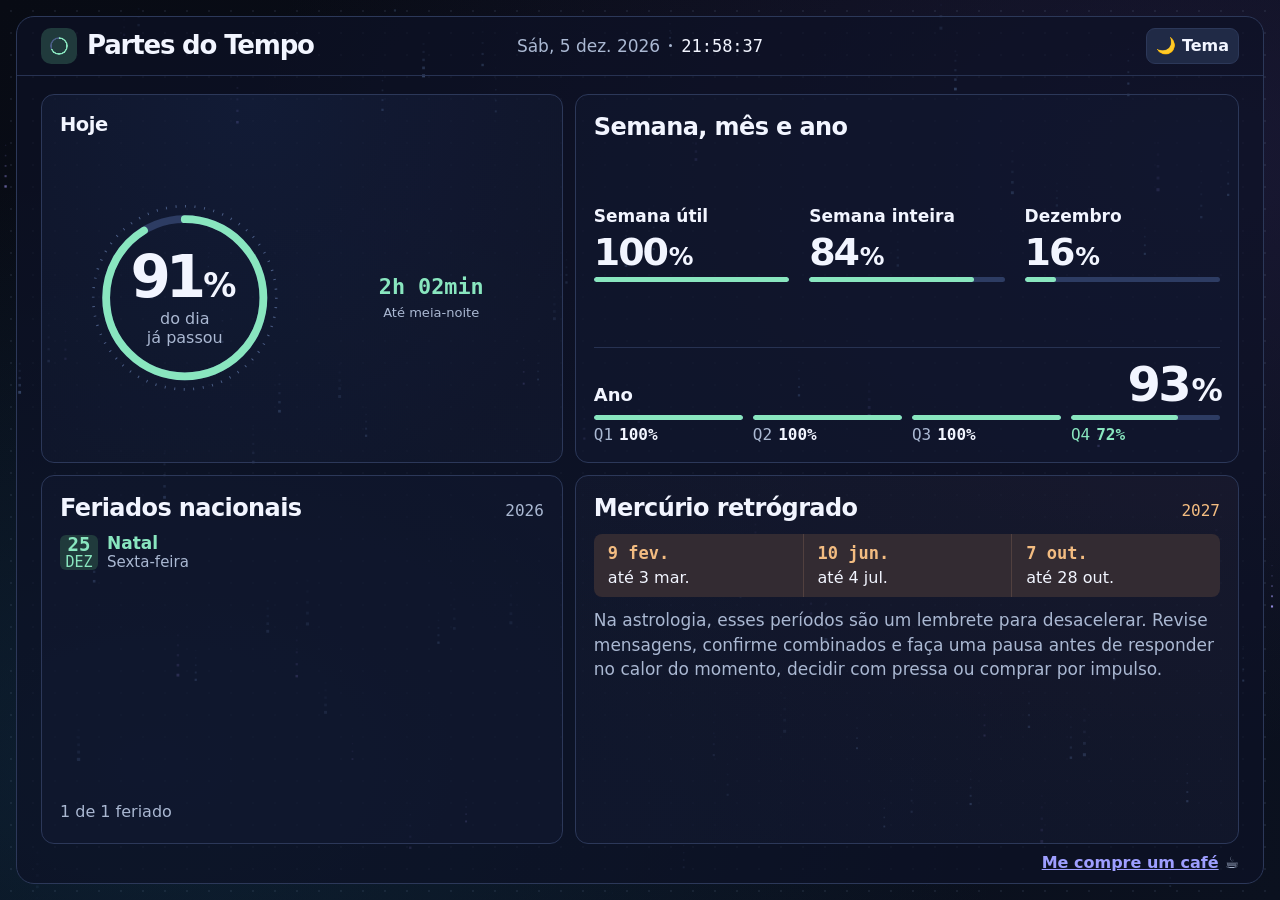
==== commit e84906ef: "feat(calendar): add 2027 holiday dates" ====
--- a/index.html
+++ b/index.html
@@ -134,16 +134,19 @@
             -->
             <template id="feriados-nacionais-dados">
               <ul>
-                <li><time datetime="2026-01-01"></time> Confraternização Universal</li>
-                <li><time datetime="2026-04-03"></time> Paixão de Cristo</li>
-                <li><time datetime="2026-04-21"></time> Tiradentes</li>
-                <li><time datetime="2026-05-01"></time> Dia do Trabalho</li>
-                <li><time datetime="2026-09-07"></time> Independência do Brasil</li>
-                <li><time datetime="2026-10-12"></time> Nossa Senhora Aparecida</li>
-                <li><time datetime="2026-11-02"></time> Finados</li>
-                <li><time datetime="2026-11-15"></time> Proclamação da República</li>
-                <li><time datetime="2026-11-20"></time> Consciência Negra</li>
                 <li><time datetime="2026-12-25"></time> Natal</li>
+                <li><time datetime="2027-01-01"></time> Confraternização Universal</li>
+                <li><time datetime="2027-02-08"></time> Carnaval</li>
+                <li><time datetime="2027-02-09"></time> Carnaval</li>
+                <li><time datetime="2027-03-26"></time> Paixão de Cristo</li>
+                <li><time datetime="2027-04-21"></time> Tiradentes</li>
+                <li><time datetime="2027-05-01"></time> Dia do Trabalho</li>
+                <li><time datetime="2027-09-07"></time> Independência do Brasil</li>
+                <li><time datetime="2027-10-12"></time> Nossa Senhora Aparecida</li>
+                <li><time datetime="2027-11-02"></time> Finados</li>
+                <li><time datetime="2027-11-15"></time> Proclamação da República</li>
+                <li><time datetime="2027-11-20"></time> Consciência Negra</li>
+                <li><time datetime="2027-12-25"></time> Natal</li>
               </ul>
             </template>
 
